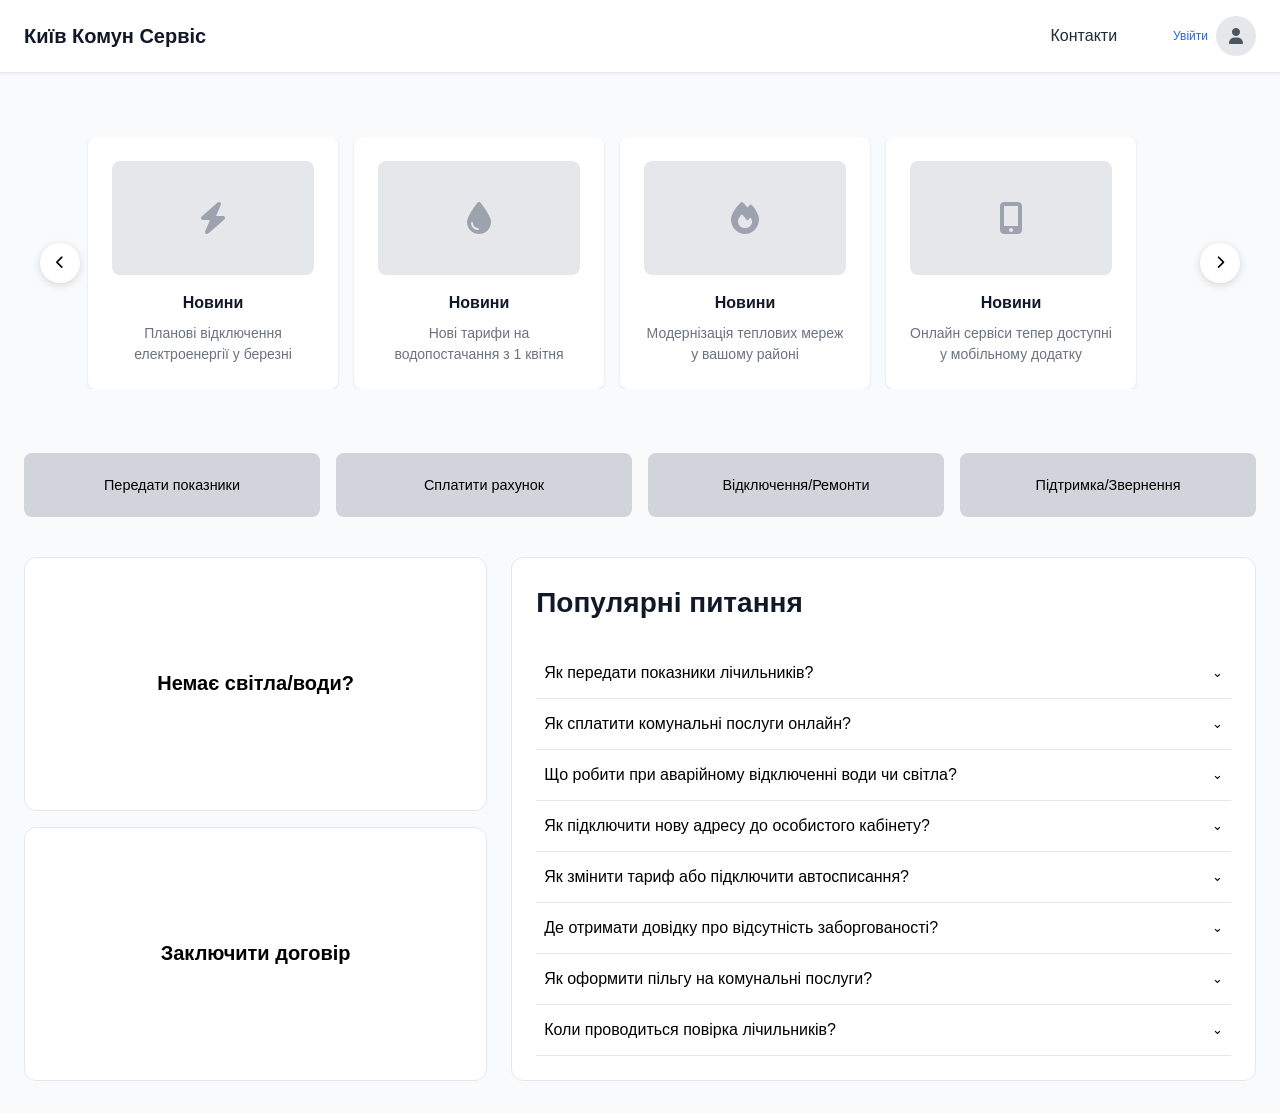
==== index.html @ 3fc08a2b "main page faq, account editing (header sidebar)" ====
<!DOCTYPE html>
<html lang="uk">
<head>
    <meta charset="UTF-8">
    <meta name="viewport" content="width=device-width, initial-scale=1.0">
    <title>Головна - Київ Комун Сервіс</title>
    <link href="https://cdnjs.cloudflare.com/ajax/libs/font-awesome/6.4.0/css/all.min.css" rel="stylesheet">
    <link rel="stylesheet" href="css/styles.css">
</head>
<body>
    <header class="header">
        <div class="header-content">

            <div class="logo" onclick="window.location.href='index.html'">
                Київ Комун Сервіс
            </div>

            <div class="header-spacer"></div>

            <div class="contacts-dropdown">
                <span class="contacts-btn">Контакти</span>

                <div class="contacts-panel">
                    <p><strong>Телефон підтримки</strong></p>
                    <p>+380 44 123 45 67</p>
                    <p>+380 67 555 33 22</p>

                    <p style="margin-top: 0.75rem;"><strong>E-mail</strong></p>
                    <p>support@kks.gov.ua</p>
                </div>
            </div>

            <div class="user-info">
                <button id="loginButton" class="logout-btn" onclick="window.location.href='login.html'">
                    Увійти
                </button>

                <div class="user-details" id="userInfo" style="display: none;">
                    <div class="user-name" id="userName">Олег Сігма</div>
                    <button class="logout-btn" onclick="logout()">Вийти</button>
                </div>

                <div class="user-avatar">
                    <i class="fas fa-user"></i>
                </div>
            </div>

        </div>
    </header>
    
    <div class="main-content">
        
        <div class="news-carousel">
            <button class="carousel-btn prev" onclick="prevNews()"><i class="fas fa-chevron-left"></i></button>
            
            <div class="news-wrapper" id="newsWrapper">
                <div class="news-card">
                    <div class="news-image"><i class="fas fa-bolt" style="font-size: 2rem; color: #9ca3af;"></i></div>
                    <h3 class="news-title">Новини</h3>
                    <p class="news-content">Планові відключення електроенергії у березні</p>
                </div>
                <div class="news-card">
                    <div class="news-image"><i class="fas fa-tint" style="font-size: 2rem; color: #9ca3af;"></i></div>
                    <h3 class="news-title">Новини</h3>
                    <p class="news-content">Нові тарифи на водопостачання з 1 квітня</p>
                </div>
                <div class="news-card">
                    <div class="news-image"><i class="fas fa-fire" style="font-size: 2rem; color: #9ca3af;"></i></div>
                    <h3 class="news-title">Новини</h3>
                    <p class="news-content">Модернізація теплових мереж у вашому районі</p>
                </div>
                <div class="news-card">
                    <div class="news-image"><i class="fas fa-mobile-alt" style="font-size: 2rem; color: #9ca3af;"></i></div>
                    <h3 class="news-title">Новини</h3>
                    <p class="news-content">Онлайн сервіси тепер доступні у мобільному додатку</p>
                </div>
            </div>
            
            <button class="carousel-btn next" onclick="nextNews()"><i class="fas fa-chevron-right"></i></button>
        </div>

        <div class="quick-actions">
            <button class="action-btn" onclick="goToPageRequiringLogin('meters.html')">Передати показники</button>
            <button class="action-btn" onclick="goToPageRequiringLogin('accounts.html')">Сплатити рахунок</button>
            <button class="action-btn">Відключення/Ремонти</button>
            <button class="action-btn">Підтримка/Звернення</button>
        </div>

        <section class="bottom-section">

            <div class="left-boxes">
                <button class="left-btn">Немає світла/води?</button>
                <button class="left-btn">Заключити договір</button>
            </div>

            <div class="faq-container">
                <h2 class="faq-title">Популярні питання</h2>

                <div class="faq-list" id="faqList">
                </div>
            </div>

        </section>

    </div>

    <script src="js/auth.js"></script>
    <script src="js/home.js"></script>
</body>
</html>
---- css/styles.css ----
/* =========================
   1. RESET
   ========================= */
* {
    margin: 0;
    padding: 0;
    box-sizing: border-box;
}

body {
    font-family: -apple-system, BlinkMacSystemFont, 'Segoe UI', Roboto, 'Helvetica Neue', Arial, sans-serif;
    background-color: #f9fafb;
    color: #111827;
    min-height: 100vh;
    line-height: 1.5;
}

.hidden {
    display: none !important;
}

/* Утиліти */
.text-right { text-align: right; }
.text-center { text-align: center; }
.font-medium { font-weight: 500; }

/* =========================
   2. ХЕДЕР 
   ========================= */

.header {
    background: #ffffff;
    border-bottom: 1px solid #e5e7eb;
    position: sticky;
    top: 0;
    z-index: 100;
    box-shadow: 0 1px 2px rgba(0,0,0,0.05);
}


.header-content,
.header-container {
    max-width: 1280px;
    margin: 0 auto;
    padding: 1rem 1.5rem;
    display: flex;
    align-items: center;
    justify-content: space-between;
    gap: 1.5rem;
}

.header-left {
    display: flex;
    align-items: center;
    gap: 0.75rem;
}

.header-right {
    display: flex;
    align-items: center;
    gap: 0.75rem;
}

.header-title {
    font-size: 1.25rem;
    font-weight: 700;
    color: #111827;
}

/* Для головної: логотип + "Контакти" + юзер */
.logo {
    font-size: 1.25rem;
    font-weight: 700;
    color: #111827;
    cursor: pointer;
    transition: color 0.2s;
}

.logo:hover {
    color: #2563eb;
}


.header-spacer {
    flex: 1;
}

/* Мобільне меню (кабінет) */
.mobile-menu-btn {
    display: none;
    padding: 0.5rem;
    background: none;
    border: none;
    cursor: pointer;
    border-radius: 0.5rem;
    transition: background-color 0.2s;
}

.mobile-menu-btn:hover {
    background-color: #f3f4f6;
}

/* Блок юзера в хедері (усі сторінки з особистим кабінетом + головна) */
.user-info {
    display: flex;
    align-items: center;
    gap: 0.5rem;
    text-align: right;
}

.user-details {
    text-align: right;
}

.user-name {
    font-size: 0.875rem;
    font-weight: 500;
    color: #111827;
}

.user-subtitle {
    font-size: 0.75rem;
    color: #6b7280;
}

.logout-btn {
    font-size: 0.75rem;
    color: #2563eb;
    background: none;
    border: none;
    cursor: pointer;
    transition: color 0.2s;
}

.logout-btn:hover {
    color: #1d4ed8;
}

.user-avatar {
    width: 40px;
    height: 40px;
    background: #e5e7eb;
    border-radius: 50%;
    display: flex;
    align-items: center;
    justify-content: center;
    color: #4b5563;
}

/* =========================
   3. ДРОПДАУН "КОНТАКТИ" (головна)
   ========================= */

.contacts-dropdown {
    position: relative;
    margin-right: 2rem;
    font-weight: 500;
    cursor: pointer;
}

.contacts-btn {
    color: #1f2937;
    transition: color 0.2s;
}

.contacts-btn:hover {
    color: #2563eb;
}

.contacts-panel {
    position: absolute;
    top: 120%;
    right: 0;
    width: 220px;
    padding: 1rem;
    background: rgba(255, 255, 255, 0.85);
    backdrop-filter: blur(6px);
    border-radius: 0.5rem;
    box-shadow: 0 4px 15px rgba(0,0,0,0.15);

    opacity: 0;
    pointer-events: none;
    transform: translateY(-10px);
    transition: all 0.25s ease;
}

.contacts-dropdown:hover .contacts-panel {
    opacity: 1;
    pointer-events: auto;
    transform: translateY(0);
}

.contacts-panel p {
    margin: 0.25rem 0;
    font-size: 0.9rem;
}



/* =========================
   4. ГОЛОВНА СТОРІНКА (index.html)
   ========================= */

.main-content {
    max-width: 1280px;
    margin: 0 auto;
    padding: 2rem 1.5rem;
}

/* Карусель новин */
.news-carousel {
    background: #f9fafb;
    border-radius: 0.5rem;
    padding: 2rem 1rem;
    margin-bottom: 2rem;
    position: relative;
    overflow: hidden;
}

/* Контейнер з картками */
.news-wrapper {
    display: flex;
    gap: 1rem;
    padding: 0 3rem;
    overflow: hidden;
}

/* Для логіки карусель*/
#newsWrapper {
    display: flex;
    gap: 1rem;
    overflow: hidden;
}

.slide-animation {
    transition: transform 0.3s ease;
    transform: translateX(-20px);
}

.news-card {
    flex: 0 0 250px;
    background: white;
    border-radius: 0.5rem;
    padding: 1.5rem;
    box-shadow: 0 1px 3px rgba(0,0,0,0.1);
}

.news-image {
    aspect-ratio: 16/9;
    background: #e5e7eb;
    border-radius: 0.5rem;
    margin-bottom: 1rem;
    display: flex;
    align-items: center;
    justify-content: center;
}

.news-title {
    font-weight: 600;
    text-align: center;
    margin-bottom: 0.5rem;
    font-size: 1rem;
}

.news-content {
    font-size: 0.875rem;
    color: #6b7280;
    text-align: center;
}

/* Стрілки каруселі */
.carousel-btn {
    position: absolute;
    top: 50%;
    transform: translateY(-50%);
    background: white;
    border: none;
    width: 40px;
    height: 40px;
    border-radius: 50%;
    box-shadow: 0 2px 8px rgba(0,0,0,0.15);
    cursor: pointer;
    z-index: 10;
    transition: all 0.2s;
}

.carousel-btn:hover {
    background: #f9fafb;
    box-shadow: 0 4px 12px rgba(0,0,0,0.2);
}

.carousel-btn.prev {
    left: 1rem;
}

.carousel-btn.next {
    right: 1rem;
}

/* Швидкі дії */
.quick-actions {
    display: grid;
    grid-template-columns: repeat(auto-fit, minmax(200px, 1fr));
    gap: 1rem;
    margin-bottom: 2rem;
}

.action-btn {
    background: #d1d5db;
    padding: 1.5rem 1rem;
    border-radius: 0.5rem;
    text-align: center;
    font-weight: 500;
    cursor: pointer;
    border: none;
    transition: background 0.2s;
    font-size: 0.9rem;
}

.action-btn:hover {
    background: #9ca3af;
}

/* Нижня сітка */
.home-grid {
    display: grid;
    grid-template-columns: 1fr 2fr;
    gap: 1rem;
}

.grid-left {
    display: flex;
    flex-direction: column;
    gap: 1rem;
}

.info-card {
    background: #d1d5db;
    border-radius: 0.5rem;
    padding: 3rem 1.5rem;
    display: flex;
    align-items: center;
    justify-content: center;
}

.info-card h3 {
    font-weight: 600;
    text-align: center;
}

.info-card-large h3 {
    font-size: 1.125rem;
}

/* Нижні кнопки  */
.bottom-section {
    display: flex;
    gap: 24px;
    margin-top: 40px;
    align-items: stretch; 
}


.left-boxes {
    display: flex;
    flex-direction: column;
    gap: 16px;
    flex: 2;           
}

.left-btn {
    flex: 1; 
    background: white;
    border: 1px solid #e5e7eb;
    border-radius: 12px;
    padding: 32px;
    font-size: 20px;
    font-weight: 600;
    text-align: center;
    cursor: pointer;
    transition: background 0.2s, border-color 0.2s;
}

.left-btn:hover {
    background: #f9fafb;
}

/* FAQ  */
.faq-container {
    flex: 3;               
    background: white;
    border: 1px solid #e5e7eb;
    border-radius: 12px;
    padding: 24px;
    display: flex;
    flex-direction: column;
}

.faq-title {
    font-size: 1.75rem;
    font-weight: 700;
    margin-bottom: 1.5rem;
}

.faq-item {
    border-bottom: 1px solid #e5e7eb;
}

.faq-question-btn {
    width: 100%;
    padding: 1rem 0.5rem;
    background: none;
    border: none;
    cursor: pointer;
    display: flex;
    justify-content: space-between;
    align-items: center;
    text-align: left;
    transition: background 0.15s;
}

.faq-question-btn:hover {
    background: #f9fafb;
}

.faq-question-text {
    font-size: 1rem;
    font-weight: 500;
    padding-right: 1rem;
}

.faq-answer {
    padding: 0 0.5rem 1rem;
    color: #6b7280;
    display: none;
}

.faq-arrow {
    transition: transform 0.3s ease;
}

.faq-item.open .faq-arrow {
    transform: rotate(180deg);
}

.faq-item.open .faq-answer {
    display: block;
}

/* Adaptive */
@media (max-width: 900px) {
    .bottom-section {
        grid-template-columns: 1fr;
    }
}

/* Адаптив головної */
@media (max-width: 768px) {
    .home-grid {
        grid-template-columns: 1fr;
    }
    
    .quick-actions {
        grid-template-columns: repeat(2, 1fr);
    }
}


/* =========================
   5. ЛОГІН (login.html)
   ========================= */

.login-container {
    min-height: 100vh;
    display: flex;
    align-items: center;
    justify-content: center;
    padding: 1rem;
}

.login-card {
    background: white;
    border-radius: 0.5rem;
    width: 100%;
    max-width: 500px;
    box-shadow: 0 4px 6px rgba(0,0,0,0.1);
}

.login-header {
    background: white;
    padding: 1.5rem;
    border-bottom: 1px solid #e5e7eb;
    border-radius: 0.5rem 0.5rem 0 0;
}

.login-header h1 {
    font-size: 1.5rem;
    font-weight: 700;
}

.login-body {
    padding: 2rem;
}

.login-form-wrapper {
    background: #e5e7eb;
    padding: 2rem;
    border-radius: 0.5rem;
}

.login-title {
    font-size: 1.25rem;
    font-weight: 600;
    text-align: center;
    margin-bottom: 2rem;
}


.form-group {
    margin-bottom: 1.5rem;
}

.form-label {
    display: block;
    font-size: 0.875rem;
    font-weight: 500;
    margin-bottom: 0.5rem;
    color: #374151;
}

.form-input {
    width: 100%;
    padding: 0.75rem 1rem;
    border: 1px solid #d1d5db;
    border-radius: 0.5rem;
    font-size: 1rem;
    transition: all 0.2s;
}

.form-input:focus {
    outline: none;
    border-color: #2563eb;
    box-shadow: 0 0 0 3px rgba(37, 99, 235, 0.1);
}


.forgot-password {
    text-align: right;
    margin-top: 0.5rem;
}

.forgot-password button {
    background: none;
    border: none;
    color: #2563eb;
    font-size: 0.875rem;
    cursor: pointer;
    transition: color 0.2s;
}

.forgot-password button:hover {
    color: #1d4ed8;
}

/* Кнопки */
.btn-primary {
    width: 100%;
    background: #2563eb;
    color: white;
    padding: 0.75rem;
    border: none;
    border-radius: 0.5rem;
    font-weight: 500;
    cursor: pointer;
    transition: background 0.2s;
    font-size: 1rem;
}

.btn-primary:hover {
    background: #1d4ed8;
}

.btn-small {
    width: auto;
    padding: 0.5rem 1rem;
}

.btn-secondary {
    padding: 0.75rem 1.5rem;
    background: #f3f4f6;
    border: none;
    border-radius: 0.5rem;
    cursor: pointer;
    transition: background 0.2s;
    font-weight: 500;
}

.btn-secondary:hover {
    background: #e5e7eb;
}

.btn-danger {
    display: inline-flex;
    align-items: center;
    gap: 0.5rem;
    padding: 0.5rem 1rem;
    background: #dc2626;
    color: white;
    font-weight: 500;
    border: none;
    border-radius: 0.5rem;
    cursor: pointer;
    transition: background 0.2s;
}

.btn-danger:hover {
    background: #b91c1c;
}

/* =========================
   6. ЛЕЙАУТ ОСОБИСТОГО КАБІНЕТУ (accounts / meters / profile)
   ========================= */

.main-container {
    max-width: 1280px;
    margin: 0 auto;
    padding: 1.5rem;
}

.content-wrapper {
    display: flex;
    gap: 1.5rem;
}

.content-header-top {
    display: flex;
    align-items: flex-start;      /* щоб текст був вирівняний зліва */
    gap: 0.5rem;
}

.content-title-wrapper {
    display: flex;
    flex-direction: column;
    gap: 0.25rem;
}

.content-title {
    font-size: 1.25rem;
    font-weight: 700;
    color: #111827;
    margin: 0;
}

.user-subtitle {
    margin: 0;
    font-size: 0.875rem;
    color: #6b7280;
}

/* Сайдбар */
.sidebar {
    width: 300px;
    flex-shrink: 0;
}

.sidebar-card,
.sidebar-content {
    background-color: #ffffff;
    border: 1px solid #e5e7eb;
    border-radius: 0.75rem;
    padding: 1rem;
    margin-bottom: 1rem;
}

.sidebar-title {
    font-size: 0.875rem;
    font-weight: 600;
    color: #111827;
    margin-bottom: 0.75rem;
}

/* Навігація у сайдбарі */
.nav-menu {
    display: flex;
    flex-direction: column;
    gap: 0.25rem;
}

.nav-item {
    display: flex;
    align-items: center;
    gap: 0.75rem;
    padding: 0.6rem 0.75rem;
    border-radius: 0.5rem;
    text-decoration: none;
    color: #4b5563;
    font-size: 0.875rem;
    transition: background 0.15s, color 0.15s;
}

.nav-item svg {
    flex-shrink: 0;
}

.nav-item:hover {
    background: #f3f4f6;
}

.nav-item.active {
    background: #e0edff;
    color: #1d4ed8;
}

/* Адреси в сайдбарі (рахунки / профіль) */
.address-list-sidebar {
    display: flex;
    flex-direction: column;
    gap: 0.5rem;
}

.address-item-sidebar {
    padding: 0.75rem;
    border-radius: 0.75rem;
    border: 1px solid #e5e7eb;
    background: #f9fafb;
    font-size: 0.875rem;
    cursor: pointer;
    transition: border-color 0.15s, background 0.15s;
}

.address-item-sidebar.active {
    border-color: #2563eb;
    background: #e0edff;
}

.address-item-sidebar small {
    display: block;
    margin-top: 0.25rem;
    color: #6b7280;
    font-size: 0.75rem;
}

/* Кнопка логуту на мобайлі */
.mobile-logout-btn {
    display: none;
    width: 100%;
    padding: 0.5rem;
    margin-top: 0.5rem;
    border-radius: 0.5rem;
    border: none;
    background: #f3f4f6;
    font-size: 0.875rem;
    cursor: pointer;
}

/* Основна зона контенту в кабінеті */
.content-wrapper .main-content {
    flex: 1;
    min-width: 0;
    display: flex;
    flex-direction: column;
    gap: 1.5rem;
}

/* універсальні картки */
.card {
    background-color: #ffffff;
    border: 1px solid #e5e7eb;
    border-radius: 0.5rem;
    padding: 1.5rem;
}

.card-header {
    display: flex;
    align-items: center;
    justify-content: space-between;
    margin-bottom: 1rem;
}

.card-title {
    font-size: 1.125rem;
    font-weight: 600;
    color: #111827;
}

/* =========================
   7. СТОРІНКА РАХУНКІВ (accounts.html)
   ========================= */

/* Сайдбар з рахунками */
.accounts-list {
    display: flex;
    flex-direction: column;
    gap: 0.75rem;
    margin-bottom: 1rem;
}

.account-card {
    width: 100%;
    text-align: left;
    padding: 1rem;
    border-radius: 0.5rem;
    border: 1px solid #e5e7eb;
    background: white;
    cursor: pointer;
    transition: all 0.2s;
}

.account-card:hover {
    border-color: #d1d5db;
}

.account-card.active {
    background: #eff6ff;
    border-color: #93c5fd;
    box-shadow: 0 1px 2px rgba(0, 0, 0, 0.05);
}

.account-card-content {
    display: flex;
    gap: 0.75rem;
}

.account-icon {
    font-size: 2rem;
    line-height: 1;
}

.account-details {
    flex: 1;
    min-width: 0;
}

.account-header {
    display: flex;
    align-items: center;
    justify-content: space-between;
    gap: 0.5rem;
    margin-bottom: 0.25rem;
}

.account-type {
    font-weight: 600;
    color: #111827;
    white-space: nowrap;
    overflow: hidden;
    text-overflow: ellipsis;
}

.account-number {
    font-size: 0.875rem;
    color: #6b7280;
    margin-bottom: 0.25rem;
}

.account-address {
    font-size: 0.75rem;
    color: #9ca3af;
    white-space: nowrap;
    overflow: hidden;
    text-overflow: ellipsis;
}

.add-account-btn {
    width: 100%;
    display: flex;
    align-items: center;
    justify-content: center;
    gap: 0.5rem;
    padding: 0.75rem;
    border: 2px dashed #d1d5db;
    border-radius: 0.5rem;
    background: none;
    color: #4b5563;
    font-weight: 500;
    cursor: pointer;
    transition: all 0.2s;
}

.add-account-btn:hover {
    border-color: #9ca3af;
    color: #374151;
}

/* Статуси */
.status-badge {
    display: inline-flex;
    align-items: center;
    gap: 0.25rem;
    padding: 0.25rem 0.75rem;
    border-radius: 9999px;
    font-size: 0.75rem;
    font-weight: 500;
}

.status-badge svg {
    width: 0.75rem;
    height: 0.75rem;
}

.status-active,
.status-success,
.status-badge.active {
    background: #d1fae5;
    color: #065f46;
}

.status-badge.debt {
    background: #fee2e2;
    color: #991b1b;
}

.status-badge.pending {
    background: #fef3c7;
    color: #92400e;
}

/* Верхня частина контенту */
.content-header {
    background: white;
    border: 1px solid #e5e7eb;
    border-radius: 0.5rem;
    padding: 1.5rem;
    margin-bottom: 1.5rem;
}

.content-header-top {
    display: flex;
    align-items: center;
    justify-content: space-between;
    gap: 1rem;
    margin-bottom: 1.5rem;
}

.content-title {
    font-size: 1.5rem;
    font-weight: 700;
    color: #111827;
    margin-bottom: 0.25rem;
}

.content-meta {
    display: flex;
    align-items: center;
    gap: 0.5rem;
}

.account-number-display {
    font-size: 0.875rem;
    color: #6b7280;
}

/* Таби */
.tabs-container {
    border-bottom: 1px solid #e5e7eb;
}

.tabs {
    display: flex;
    gap: 0.25rem;
    overflow-x: auto;
}

.tab {
    display: flex;
    align-items: center;
    gap: 0.5rem;
    padding: 0.75rem 1rem;
    font-size: 0.875rem;
    font-weight: 500;
    color: #6b7280;
    background: none;
    border: none;
    border-bottom: 2px solid transparent;
    cursor: pointer;
    white-space: nowrap;
    transition: all 0.2s;
}

.tab:hover {
    color: #374151;
    border-bottom-color: #d1d5db;
}

.tab.active {
    color: #2563eb;
    border-bottom-color: #2563eb;
}

.tab-content {
    display: flex;
    flex-direction: column;
    gap: 1.5rem;
}

/* Сітка в картках */
.card-grid {
    display: grid;
    grid-template-columns: repeat(auto-fit, minmax(200px, 1fr));
    gap: 1rem;
}

.card-field {
    margin-bottom: 0.5rem;
}

.field-label {
    font-size: 0.875rem;
    color: #6b7280;
    margin-bottom: 0.25rem;
}

.field-value {
    font-size: 1rem;
    font-weight: 500;
    color: #111827;
}

/* Платежі, рахунки */
.card-actions {
    display: flex;
    align-items: center;
    justify-content: space-between;
}

.link-btn {
    display: inline-flex;
    align-items: center;
    gap: 0.5rem;
    font-size: 0.875rem;
    font-weight: 500;
    color: #2563eb;
    background: none;
    border: none;
    cursor: pointer;
}

.link-btn:hover {
    color: #1d4ed8;
}

.payment-list {
    display: flex;
    flex-direction: column;
    gap: 0.75rem;
}

.payment-item {
    display: flex;
    align-items: center;
    justify-content: space-between;
    padding: 0.5rem 0;
    border-bottom: 1px solid #f3f4f6;
}

.payment-item:last-child {
    border-bottom: none;
}

.payment-info p:first-child {
    font-size: 1rem;
    color: #111827;
    margin-bottom: 0.25rem;
}

.payment-info p:last-child {
    font-size: 0.875rem;
    color: #6b7280;
}

.payment-amount {
    font-size: 1rem;
    font-weight: 500;
    color: #111827;
}

.bill-item {
    display: flex;
    align-items: center;
    justify-content: space-between;
    padding: 1rem;
    border: 1px solid #e5e7eb;
    border-radius: 0.5rem;
    transition: background 0.2s;
}

.bill-item:hover {
    background: #f9fafb;
}

.bill-info p:first-child {
    font-size: 1rem;
    font-weight: 500;
    color: #111827;
    margin-bottom: 0.25rem;
}

.bill-info p:last-child {
    font-size: 0.875rem;
    color: #6b7280;
}

.bill-actions {
    display: flex;
    align-items: center;
    gap: 0.75rem;
}

.balance-card {
    background: #fef2f2;
    border: 1px solid #fecaca;
    border-radius: 0.5rem;
    padding: 1rem;
    margin-bottom: 1rem;
}

.balance-label {
    font-size: 0.875rem;
    color: #6b7280;
    margin-bottom: 0.25rem;
}

.balance-amount {
    font-size: 1.5rem;
    font-weight: 700;
    color: #dc2626;
}

/* Чекбокси */
.checkbox-option {
    display: flex;
    align-items: center;
    gap: 0.75rem;
    padding: 1rem;
    border: 1px solid #e5e7eb;
    border-radius: 0.5rem;
    cursor: pointer;
    transition: background 0.2s;
}

.checkbox-option:hover {
    background: #f9fafb;
}

.checkbox-option input[type="checkbox"] {
    width: 1.25rem;
    height: 1.25rem;
    cursor: pointer;
}

.checkbox-content {
    flex: 1;
}

.checkbox-content p:first-child {
    font-weight: 500;
    color: #111827;
    margin-bottom: 0.25rem;
}

.checkbox-content p:last-child {
    font-size: 0.875rem;
    color: #6b7280;
}

/* Підсумок і автосписання */
.total-card {
    background: #f9fafb;
    border-radius: 0.5rem;
    padding: 1rem;
    margin-bottom: 1.5rem;
}

.total-content {
    display: flex;
    align-items: center;
    justify-content: space-between;
}

.total-label {
    font-size: 1rem;
    color: #6b7280;
}

.total-amount {
    font-size: 1.5rem;
    font-weight: 700;
    color: #111827;
}

.autopay-card {
    background: #f0fdf4;
    border: 1px solid #bbf7d0;
    border-radius: 0.5rem;
    padding: 1rem;
}

.autopay-content {
    display: flex;
    align-items: center;
    justify-content: space-between;
}

.autopay-info {
    display: flex;
    align-items: center;
    gap: 0.75rem;
}

.autopay-info svg {
    width: 1.25rem;
    height: 1.25rem;
    color: #16a34a;
}

.autopay-text p:first-child {
    font-weight: 500;
    color: #14532d;
    margin-bottom: 0.25rem;
}

.autopay-text p:last-child {
    font-size: 0.875rem;
    color: #15803d;
}

/* Небезпечні дії */
.danger-card {
    background: #fef2f2;
    border: 1px solid #fecaca;
    border-radius: 0.5rem;
    padding: 1.5rem;
}

.danger-card .card-title {
    color: #7f1d1d;
}

.danger-card p {
    font-size: 0.875rem;
    color: #991b1b;
    margin-bottom: 1rem;
}

.document-item {
    display: flex;
    align-items: center;
    justify-content: space-between;
    padding: 0.75rem;
    border: 1px solid #e5e7eb;
    border-radius: 0.5rem;
}

.document-item span {
    font-size: 0.875rem;
    color: #111827;
}

.select-input {
    padding: 0.5rem 0.75rem;
    border: 1px solid #d1d5db;
    border-radius: 0.5rem;
    font-size: 0.875rem;
    background: white;
    cursor: pointer;
}

/* =========================
   8. СТОРІНКА ЛІЧИЛЬНИКІВ (meters.html)
   ========================= */

/* Адреси */
.address-btn {
    width: 100%;
    text-align: left;
    padding: 0.75rem;
    border: 1px solid #e5e7eb;
    border-radius: 0.5rem;
    background-color: #ffffff;
    cursor: pointer;
    transition: all 0.2s;
}

.address-btn:hover {
    border-color: #d1d5db;
}

.address-btn.active {
    background-color: #eff6ff;
    border-color: #93c5fd;
}

.address-btn p {
    font-size: 0.875rem;
    color: #111827;
}

/* Послуги */
.services-list {
    display: flex;
    flex-direction: column;
    gap: 0.5rem;
}

.service-btn {
    display: flex;
    align-items: center;
    gap: 0.75rem;
    padding: 0.625rem 0.75rem;
    border: none;
    border-radius: 0.5rem;
    background-color: #f9fafb;
    color: #374151;
    cursor: pointer;
    transition: all 0.2s;
    width: 100%;
    text-align: left;
}

.service-btn:hover {
    background-color: #f3f4f6;
}

.service-btn.active {
    background-color: #2563eb;
    color: #ffffff;
    box-shadow: 0 1px 2px rgba(0, 0, 0, 0.05);
}

.service-icon {
    font-size: 1.125rem;
}

.service-name {
    font-size: 0.875rem;
    font-weight: 500;
}

/* Заголовок послуги */
.service-header {
    display: flex;
    align-items: flex-start;
    justify-content: space-between;
    gap: 1rem;
    margin-bottom: 1.5rem;
    flex-wrap: wrap;
}

.service-info {
    display: flex;
    align-items: flex-start;
    gap: 1rem;
}

.service-icon-large {
    font-size: 2.25rem;
}

.service-title {
    font-size: 1.5rem;
    font-weight: 700;
    color: #111827;
    margin-bottom: 0.5rem;
}

.service-subtitle {
    font-size: 0.875rem;
    color: #6b7280;
    margin-bottom: 0.5rem;
}

.unsubmitted-btn {
    padding: 0.5rem 1rem;
    background-color: #fce7f3;
    color: #be185d;
    border: none;
    border-radius: 0.5rem;
    font-size: 0.875rem;
    font-weight: 500;
    cursor: pointer;
    transition: background-color 0.2s;
    white-space: nowrap;
}

.unsubmitted-btn:hover {
    background-color: #fbcfe8;
}

/* Інфо по лічильнику */
.info-cards {
    display: grid;
    grid-template-columns: repeat(auto-fit, minmax(200px, 1fr));
    gap: 1rem;
}

.info-card {
    padding: 1rem;
    background-color: #f9fafb;
    border: 1px solid #e5e7eb;
    border-radius: 0.5rem;
}

.info-card-highlight {
    background-color: #eff6ff;
    border-color: #bfdbfe;
}

.info-card-header {
    display: flex;
    align-items: center;
    gap: 0.5rem;
    margin-bottom: 0.5rem;
}

.info-card-header svg {
    stroke: #6b7280;
}

.info-card-header p {
    font-size: 0.875rem;
    color: #6b7280;
}

.info-card-highlight .info-card-header p {
    color: #1e40af;
}

.info-card-value {
    font-size: 1rem;
    font-weight: 600;
    color: #111827;
}

.info-card-value-success {
    color: #059669;
}

.info-card-value-large {
    font-size: 1.25rem;
    font-weight: 700;
    color: #1e3a8a;
}

.info-card-detail {
    font-size: 0.75rem;
    color: #6b7280;
    margin-top: 0.25rem;
}

.info-card-detail-highlight {
    font-size: 0.75rem;
    color: #2563eb;
    margin-top: 0.25rem;
}

/* Кнопки в лічильниках */
.btn-text {
    display: flex;
    align-items: center;
    gap: 0.25rem;
    color: #2563eb;
    background: none;
    border: none;
    font-size: 0.875rem;
    font-weight: 500;
    cursor: pointer;
    transition: color 0.2s;
}

.btn-text:hover {
    color: #1d4ed8;
}

.btn-submit {
    flex: 1;
    padding: 0.75rem 1rem;
    background-color: #2563eb;
    color: #ffffff;
    border: none;
    border-radius: 0.5rem;
    font-weight: 500;
    cursor: pointer;
    transition: background-color 0.2s;
}

.btn-submit:hover {
    background-color: #1d4ed8;
}

.btn-cancel {
    padding: 0.75rem 1.5rem;
    background-color: #f3f4f6;
    color: #374151;
    border: none;
    border-radius: 0.5rem;
    font-weight: 500;
    cursor: pointer;
    transition: background-color 0.2s;
}

.btn-cancel:hover {
    background-color: #e5e7eb;
}

/* Форма подання показників */
.submit-form-container {
    display: flex;
    flex-direction: column;
    gap: 1rem;
}

.alert-info {
    display: flex;
    align-items: flex-start;
    gap: 0.75rem;
    padding: 1rem;
    background-color: #eff6ff;
    border: 1px solid #bfdbfe;
    border-radius: 0.5rem;
}

.alert-info svg {
    stroke: #2563eb;
    flex-shrink: 0;
    margin-top: 0.125rem;
}

.alert-title {
    font-size: 0.875rem;
    font-weight: 500;
    color: #1e3a8a;
}

.alert-value {
    font-size: 1.125rem;
    font-weight: 700;
    color: #1e3a8a;
}

.alert-date {
    font-size: 0.75rem;
    color: #1d4ed8;
}

.consumption-info {
    margin-top: 0.5rem;
    font-size: 0.875rem;
    font-weight: 500;
    color: #059669;
}

.form-actions {
    display: flex;
    gap: 0.75rem;
}

/* Порожній стан */
.empty-state {
    display: flex;
    flex-direction: column;
    align-items: center;
    justify-content: center;
    padding: 2rem;
    text-align: center;
    color: #6b7280;
}

.empty-state svg {
    stroke: #d1d5db;
    margin-bottom: 0.75rem;
}

.empty-state p {
    font-size: 0.875rem;
}

/* Таблиця історії */
.table-container {
    overflow-x: auto;
}

.history-table {
    width: 100%;
    border-collapse: collapse;
}

.history-table thead tr {
    border-bottom: 1px solid #e5e7eb;
}

.history-table th {
    padding: 0.75rem 1rem;
    text-align: left;
    font-size: 0.875rem;
    font-weight: 600;
    color: #374151;
}

.history-table td {
    padding: 0.75rem 1rem;
    font-size: 0.875rem;
    color: #111827;
}

.history-table tbody tr {
    border-bottom: 1px solid #f3f4f6;
    transition: background-color 0.2s;
}

.history-table tbody tr:hover {
    background-color: #f9fafb;
}

.table-footer {
    display: flex;
    align-items: center;
    justify-content: space-between;
    margin-top: 1rem;
}

.table-footer-text {
    font-size: 0.875rem;
    color: #6b7280;
}

/* Статистика споживання */
.stats-grid {
    display: grid;
    grid-template-columns: repeat(auto-fit, minmax(200px, 1fr));
    gap: 1rem;
    margin-bottom: 1.5rem;
}

.stat-card {
    padding: 1rem;
    border-radius: 0.5rem;
    border: 1px solid;
}

.stat-card-blue {
    background: linear-gradient(135deg, #eff6ff 0%, #dbeafe 100%);
    border-color: #bfdbfe;
}

.stat-card-green {
    background: linear-gradient(135deg, #f0fdf4 0%, #dcfce7 100%);
    border-color: #bbf7d0;
}

.stat-card-purple {
    background: linear-gradient(135deg, #faf5ff 0%, #f3e8ff 100%);
    border-color: #e9d5ff;
}

.stat-label {
    font-size: 0.875rem;
    margin-bottom: 0.25rem;
}

.stat-card-blue .stat-label { color: #1d4ed8; }
.stat-card-green .stat-label { color: #15803d; }
.stat-card-purple .stat-label { color: #7e22ce; }

.stat-value {
    font-size: 1.5rem;
    font-weight: 700;
}

.stat-card-blue .stat-value { color: #1e3a8a; }
.stat-card-green .stat-value { color: #14532d; }
.stat-card-purple .stat-value { color: #581c87; }

.stat-trend {
    display: flex;
    align-items: center;
    gap: 0.25rem;
    margin-top: 0.5rem;
}

.stat-trend svg {
    stroke: #2563eb;
}

.stat-trend span {
    font-size: 0.75rem;
    color: #1d4ed8;
}

.stat-detail {
    font-size: 0.75rem;
    margin-top: 0.5rem;
}

.stat-card-green .stat-detail { color: #15803d; }
.stat-card-purple .stat-detail { color: #7e22ce; }

/* Нагадування */
.alert-warning {
    display: flex;
    align-items: flex-start;
    gap: 0.75rem;
    padding: 1rem;
    background-color: #fef3c7;
    border: 1px solid #fde68a;
    border-radius: 0.5rem;
}

.alert-warning svg {
    stroke: #d97706;
    flex-shrink: 0;
    margin-top: 0.125rem;
}

.alert-warning-title {
    font-size: 0.875rem;
    font-weight: 500;
    color: #78350f;
    margin-bottom: 0.25rem;
}

.alert-warning-text {
    font-size: 0.875rem;
    color: #92400e;
}

/* =========================
   9. СТОРІНКА ПРОФІЛЮ (profile.html)
   ========================= */

.profile-card {
    background: #ffffff;
    border-radius: 0.75rem;
    border: 1px solid #e5e7eb;
    padding: 1.5rem 1.75rem 1.75rem;
}

.profile-title {
    font-size: 1rem;
    font-weight: 600;
    margin-bottom: 1.25rem;
}

.profile-header {
    display: flex;
    align-items: center;
    gap: 1rem;
    margin-bottom: 1.25rem;
}

.profile-avatar {
    width: 48px;
    height: 48px;
    border-radius: 9999px;
    background: #e5e7eb;
    display: flex;
    align-items: center;
    justify-content: center;
    color: #4b5563;
}

.profile-name {
    font-size: 1rem;
    font-weight: 500;
}

.profile-id {
    font-size: 0.875rem;
    color: #6b7280;
    margin-top: 0.15rem;
}

.profile-grid {
    display: grid;
    grid-template-columns: minmax(0, 1fr) minmax(0, 1fr);
    gap: 1rem;
    margin-bottom: 1.5rem;
}

.field-group label {
    display: block;
    font-size: 0.75rem;
    color: #6b7280;
    margin-bottom: 0.25rem;
}

.field-group input {
    width: 100%;
    padding: 0.55rem 0.75rem;
    border-radius: 0.5rem;
    border: 1px solid #e5e7eb;
    background: #f9fafb;
    font-size: 0.875rem;
    outline: none;
}

.field-group input:focus {
    border-color: #2563eb;
    background: #ffffff;
}


.addresses-main {
    margin-bottom: 1rem;
}

.addresses-label {
    font-size: 0.75rem;
    color: #6b7280;
    margin-bottom: 0.5rem;
}

.address-list-main {
    display: flex;
    flex-direction: column;
    gap: 0.4rem;
}

.address-row-static {
    padding: 0.6rem 0.75rem;     
    background: #f3f4f6;         
    border: 1px solid #e5e7eb;   
    border-radius: 0.5rem;       
    font-size: 0.9rem;          
    color: #111827;              
    cursor: default;            
}


.address-row-static + .address-row-static {
    margin-top: 0.4rem;
}



.change-password-btn {
    margin-top: 0.75rem;
    padding: 0;
    background: none;
    border: none;
    color: #2563eb;
    font-size: 0.875rem;
    cursor: pointer;
}

/* =========================
   10. АДАПТИВ ДЛЯ КАБІНЕТУ
   ========================= */

@media (max-width: 1024px) {
    .sidebar {
        display: none;
        position: fixed;
        top: 72px;
        left: 0;
        bottom: 0;
        width: 320px;
        background-color: #f9fafb;
        overflow-y: auto;
        padding: 1rem;
        z-index: 90;
    }

    .sidebar.mobile-open {
        display: block;
    }

    .mobile-menu-btn {
        display: inline-flex;
    }

    .mobile-logout-btn {
        display: block;
    }

    .content-wrapper {
        flex-direction: column;
    }
}

@media (max-width: 640px) {
    .header-title {
        font-size: 1rem;
    }

    .user-info {
        display: none;
    }

    .main-container {
        padding: 1rem;
    }

    .content-header {
        padding: 1rem;
    }

    .content-header-top {
        flex-direction: column;
        align-items: flex-start;
    }

    .card {
        padding: 1rem;
    }

    .card-grid {
        grid-template-columns: 1fr;
    }

    .service-header {
        flex-direction: column;
    }

    .info-cards {
        grid-template-columns: 1fr;
    }

    .stats-grid {
        grid-template-columns: 1fr;
    }

    .form-actions {
        flex-direction: column;
    }

    .btn-submit {
        width: 100%;
    }

    .profile-card {
        padding: 1.25rem;
    }

    .profile-grid {
        grid-template-columns: 1fr;
    }
}
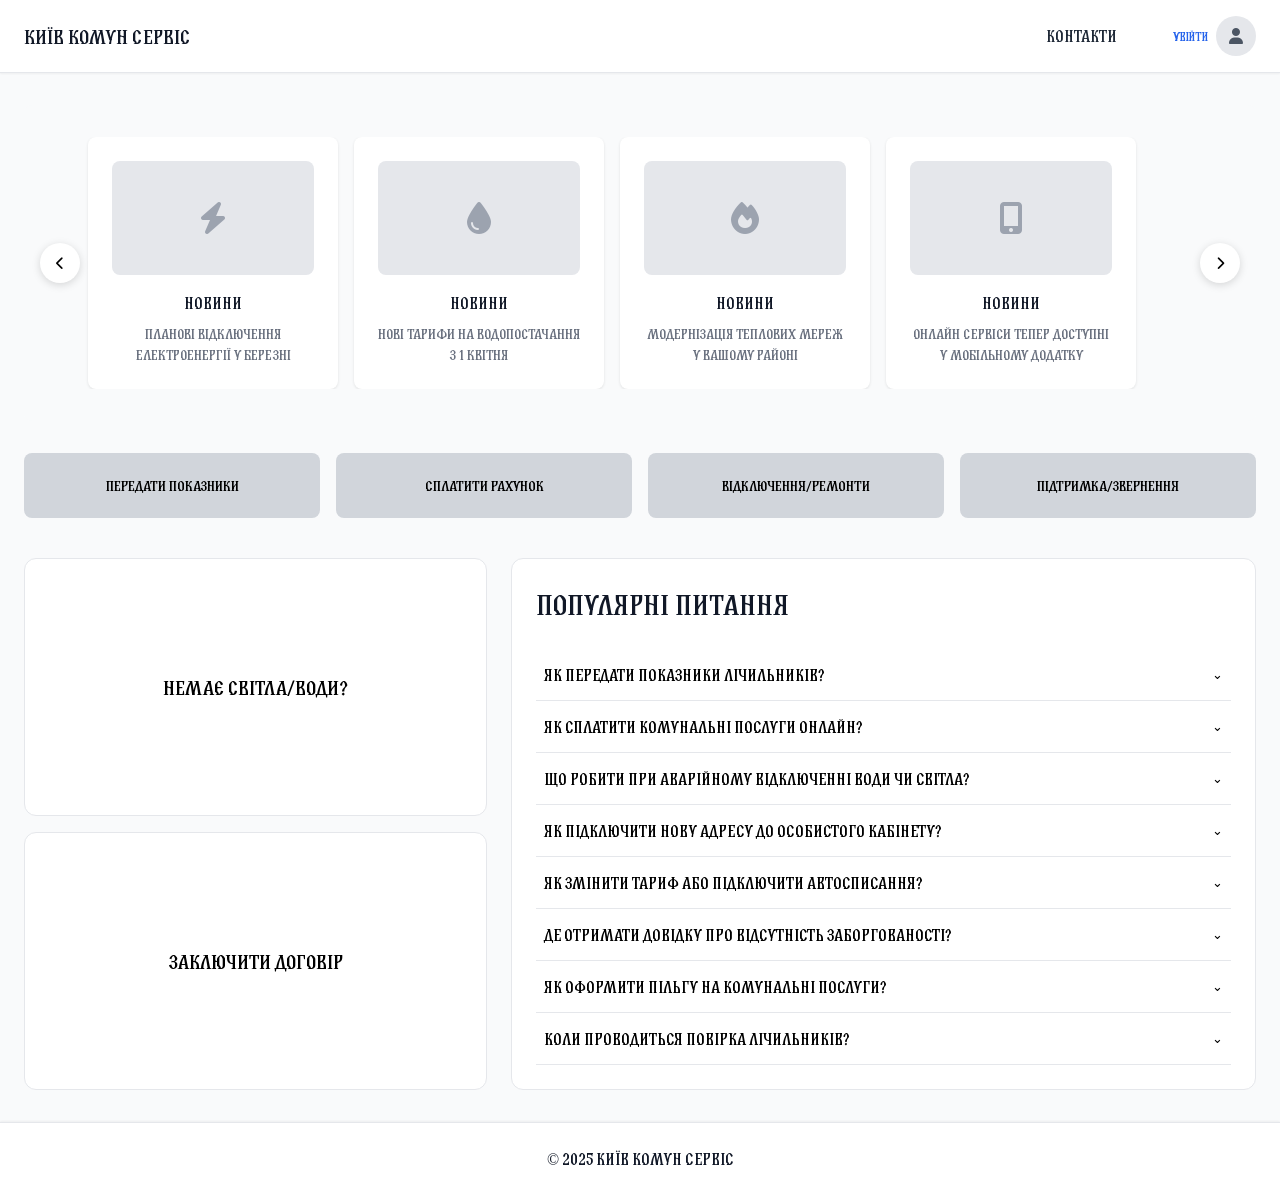
==== commit 8cc8c0da: "add footer" ====
--- a/index.html
+++ b/index.html
@@ -47,12 +47,12 @@
 
         </div>
     </header>
-    
+
     <div class="main-content">
-        
+
         <div class="news-carousel">
             <button class="carousel-btn prev" onclick="prevNews()"><i class="fas fa-chevron-left"></i></button>
-            
+
             <div class="news-wrapper" id="newsWrapper">
                 <div class="news-card">
                     <div class="news-image"><i class="fas fa-bolt" style="font-size: 2rem; color: #9ca3af;"></i></div>
@@ -75,7 +75,7 @@
                     <p class="news-content">Онлайн сервіси тепер доступні у мобільному додатку</p>
                 </div>
             </div>
-            
+
             <button class="carousel-btn next" onclick="nextNews()"><i class="fas fa-chevron-right"></i></button>
         </div>
 
@@ -102,7 +102,16 @@
 
         </section>
 
+
     </div>
+
+    <footer class="footer">
+        <div class="footer-content">
+            <div class="footer-left">
+                © 2025 Київ Комун Сервіс
+            </div>
+        </div>
+    </footer>
 
     <script src="js/auth.js"></script>
     <script src="js/home.js"></script>
--- a/css/styles.css
+++ b/css/styles.css
@@ -1,5 +1,7 @@
+@import 'base.css';
+
 /* =========================
-   1. RESET
+   0. RESET
    ========================= */
 * {
     margin: 0;
@@ -8,13 +10,17 @@
 }
 
 body {
-    font-family: -apple-system, BlinkMacSystemFont, 'Segoe UI', Roboto, 'Helvetica Neue', Arial, sans-serif;
+    font-family: var(--font-main) !important;
     background-color: #f9fafb;
     color: #111827;
     min-height: 100vh;
     line-height: 1.5;
 }
 
+button, input, textarea {
+    font-family: var(--font-main) !important;
+}
+
 .hidden {
     display: none !important;
 }
@@ -23,6 +29,20 @@
 .text-right { text-align: right; }
 .text-center { text-align: center; }
 .font-medium { font-weight: 500; }
+
+/* =========================
+   1. FOOTER
+   ========================= */
+
+.footer {
+    background: #ffffff;
+    border-top: 1px solid #e5e7eb;
+    bottom: 0;
+    z-index: 100;
+    box-shadow: 0 -1px 2px rgba(0,0,0,0.05);
+    padding: 24px 0;
+    text-align: center;
+}
 
 /* =========================
    2. ХЕДЕР 
@@ -66,8 +86,32 @@
     font-weight: 700;
     color: #111827;
 }
-
-/* Для головної: логотип + "Контакти" + юзер */
+.back-home-wrapper {
+    display: flex;
+    align-items: center;
+    gap: 10px;
+    font-size: 16px; 
+}
+
+.divider {
+    color: #9ca3af;
+    font-weight: 300;
+    font-size: 18px; 
+}
+
+.back-home-link {
+    color: #0B508D;
+    text-decoration: none;
+    font-weight: 600;  
+    font-size: 16px;   
+    transition: color .2s ease;
+}
+
+.back-home-link:hover {
+    color: #083b68;
+}
+
+/* Для головної: логотип,Контакти,юзер */
 .logo {
     font-size: 1.25rem;
     font-weight: 700;
@@ -634,7 +678,7 @@
 
 .content-header-top {
     display: flex;
-    align-items: flex-start;      /* щоб текст був вирівняний зліва */
+    align-items: flex-start;    
     gap: 0.5rem;
 }
 
@@ -877,9 +921,33 @@
     transition: all 0.2s;
 }
 
+
 .add-account-btn:hover {
     border-color: #9ca3af;
     color: #374151;
+}
+
+.sidebar-add-account {
+    width: 100%;
+    padding: 0.75rem;
+    margin-bottom: 1rem;
+    border: 2px dashed #d1d5db;
+    border-radius: 0.5rem;
+    background: #f9fafb;
+    color: #374151;
+    font-size: 0.875rem;
+    font-weight: 500;
+    display: flex;
+    align-items: center;
+    justify-content: center;
+    gap: 0.5rem;
+    cursor: pointer;
+    transition: 0.2s;
+}
+
+.sidebar-add-account:hover {
+    background: #f3f4f6;
+    border-color: #9ca3af;
 }
 
 /* Статуси */
@@ -1389,7 +1457,7 @@
 /* Інфо по лічильнику */
 .info-cards {
     display: grid;
-    grid-template-columns: repeat(auto-fit, minmax(200px, 1fr));
+    grid-template-columns: repeat(3, minmax(260px, 1fr));
     gap: 1rem;
 }
 
@@ -1398,7 +1466,16 @@
     background-color: #f9fafb;
     border: 1px solid #e5e7eb;
     border-radius: 0.5rem;
-}
+
+    display: flex;
+    flex-direction: column;
+    align-items: center;
+    justify-content: space-between; /* найсильніша, замінює justify-content:center */
+    text-align: center;
+    gap: 6px;
+}
+
+
 
 .info-card-highlight {
     background-color: #eff6ff;
@@ -1408,18 +1485,19 @@
 .info-card-header {
     display: flex;
     align-items: center;
-    gap: 0.5rem;
-    margin-bottom: 0.5rem;
-}
-
-.info-card-header svg {
-    stroke: #6b7280;
-}
-
-.info-card-header p {
-    font-size: 0.875rem;
-    color: #6b7280;
-}
+    justify-content: center;
+    gap: 6px;
+    flex-wrap: nowrap;
+    white-space: nowrap;
+    margin-bottom: 0.75rem;
+    width: 100%;
+}
+
+.empty-placeholder {
+    visibility: hidden;
+    height: 1rem; 
+}
+
 
 .info-card-highlight .info-card-header p {
     color: #1e40af;
@@ -1440,6 +1518,9 @@
     font-weight: 700;
     color: #1e3a8a;
 }
+.info-card-value-large {
+    white-space: nowrap;
+}
 
 .info-card-detail {
     font-size: 0.75rem;
@@ -1451,6 +1532,23 @@
     font-size: 0.75rem;
     color: #2563eb;
     margin-top: 0.25rem;
+}
+
+.info-card-detail,
+.info-card-detail-highlight {
+    white-space: nowrap;
+}
+
+@media (max-width: 900px) {
+    .info-cards {
+        grid-template-columns: repeat(auto-fill, minmax(220px, 1fr));
+    }
+}
+
+@media (max-width: 600px) {
+    .info-cards {
+        grid-template-columns: 1fr;
+    }
 }
 
 /* Кнопки в лічильниках */
@@ -1575,6 +1673,23 @@
 }
 
 /* Таблиця історії */
+
+.td-value {
+    text-align: left;
+}
+
+.td-consumption {
+    text-align: left;
+}
+
+.td-status {
+    text-align: left;
+}
+
+#historyTableBody td {
+    text-align: left !important;
+}
+
 .table-container {
     overflow-x: auto;
 }
@@ -1935,3 +2050,4 @@
         grid-template-columns: 1fr;
     }
 }
+
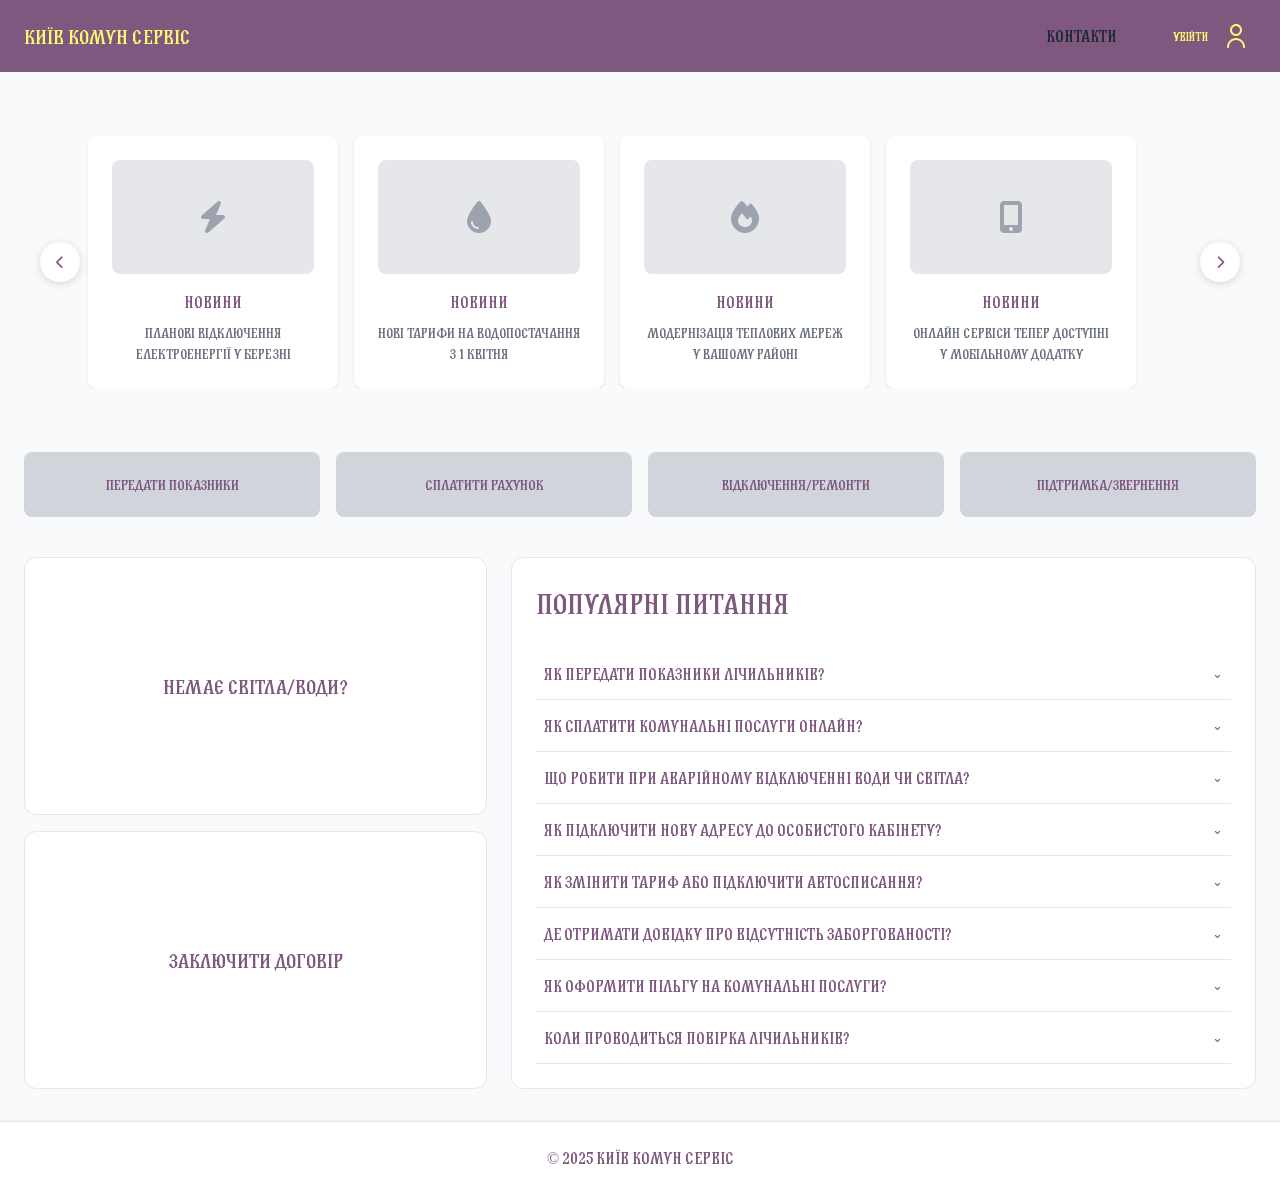
==== commit cd441c7a: "Remove user avatar icon from header Removed user avatar icon from the header." ====
--- a/index.html
+++ b/index.html
@@ -40,9 +40,7 @@
                     <button class="logout-btn" onclick="logout()">Вийти</button>
                 </div>
 
-                <div class="user-avatar">
-                    <i class="fas fa-user"></i>
-                </div>
+                <div class="user-avatar"></div>
             </div>
 
         </div>
--- a/css/styles.css
+++ b/css/styles.css
@@ -12,13 +12,14 @@
 body {
     font-family: var(--font-main) !important;
     background-color: #f9fafb;
-    color: #111827;
+    color: var(--mauve);
     min-height: 100vh;
     line-height: 1.5;
 }
 
 button, input, textarea {
-    font-family: var(--font-main) !important;
+    font-family: var(--font-main);
+    color: var(--mauve);
 }
 
 .hidden {
@@ -30,10 +31,45 @@
 .text-center { text-align: center; }
 .font-medium { font-weight: 500; }
 
+.my-gradient-bg {
+    background: linear-gradient(150deg, var(--mauve), var(--coral-soft));
+}
+
+.color-mauve {
+    color: var(--mauve);
+}
+
+.color-rosewood {
+    color: var(--rosewood);
+}
+
+.color-coral-soft {
+    color: var(--coral-soft);
+}
+
+.color-peach-bright {
+    color: var(--peach-bright);
+}
+
+.color-amber-soft {
+    color: var(--amber-soft);
+}
+
+.color-lemon-light {
+    color: var(--lemon-light);
+}
+
+.color-teal-muted {
+    color: var(--teal-muted);
+}
+
+.color-black input{
+    color: #111827;
+}
+
 /* =========================
    1. FOOTER
    ========================= */
-
 .footer {
     background: #ffffff;
     border-top: 1px solid #e5e7eb;
@@ -49,12 +85,12 @@
    ========================= */
 
 .header {
-    background: #ffffff;
-    border-bottom: 1px solid #e5e7eb;
+    background: #7E587E;
+    border-bottom: none;
     position: sticky;
     top: 0;
     z-index: 100;
-    box-shadow: 0 1px 2px rgba(0,0,0,0.05);
+    box-shadow: none;
 }
 
 
@@ -84,7 +120,7 @@
 .header-title {
     font-size: 1.25rem;
     font-weight: 700;
-    color: #111827;
+    color: #F9F871; 
 }
 .back-home-wrapper {
     display: flex;
@@ -94,13 +130,13 @@
 }
 
 .divider {
-    color: #9ca3af;
+    color: #F9F871;
     font-weight: 300;
     font-size: 18px; 
 }
 
 .back-home-link {
-    color: #0B508D;
+    color: #F9F871; 
     text-decoration: none;
     font-weight: 600;  
     font-size: 16px;   
@@ -108,20 +144,20 @@
 }
 
 .back-home-link:hover {
-    color: #083b68;
+    color: #F9F871;
 }
 
 /* Для головної: логотип,Контакти,юзер */
 .logo {
     font-size: 1.25rem;
     font-weight: 700;
-    color: #111827;
+    color: #F9F871; 
     cursor: pointer;
     transition: color 0.2s;
 }
 
 .logo:hover {
-    color: #2563eb;
+    color: #ffc; 
 }
 
 
@@ -159,17 +195,17 @@
 .user-name {
     font-size: 0.875rem;
     font-weight: 500;
-    color: #111827;
+    color: #F9F871; 
 }
 
 .user-subtitle {
     font-size: 0.75rem;
-    color: #6b7280;
+    color: #F9F871;
 }
 
 .logout-btn {
     font-size: 0.75rem;
-    color: #2563eb;
+    color: #F9F871; 
     background: none;
     border: none;
     cursor: pointer;
@@ -177,18 +213,16 @@
 }
 
 .logout-btn:hover {
-    color: #1d4ed8;
+    color: #ffc; 
 }
 
 .user-avatar {
     width: 40px;
     height: 40px;
-    background: #e5e7eb;
-    border-radius: 50%;
-    display: flex;
-    align-items: center;
-    justify-content: center;
-    color: #4b5563;
+    background-image: url('../Assets/user.svg'); 
+    background-size: 60%; 
+    background-repeat: no-repeat;
+    background-position: center;
 }
 
 /* =========================
@@ -709,7 +743,7 @@
 
 .sidebar-card,
 .sidebar-content {
-    background-color: #ffffff;
+    background-color: rgba(255, 255, 255, 0.7);
     border: 1px solid #e5e7eb;
     border-radius: 0.75rem;
     padding: 1rem;
@@ -808,7 +842,7 @@
 
 /* універсальні картки */
 .card {
-    background-color: #ffffff;
+    background-color: rgba(255, 255, 255, 0.7);
     border: 1px solid #e5e7eb;
     border-radius: 0.5rem;
     padding: 1.5rem;
@@ -1843,7 +1877,7 @@
    ========================= */
 
 .profile-card {
-    background: #ffffff;
+    background-color: rgba(255, 255, 255, 0.7);
     border-radius: 0.75rem;
     border: 1px solid #e5e7eb;
     padding: 1.5rem 1.75rem 1.75rem;
@@ -1902,15 +1936,15 @@
     width: 100%;
     padding: 0.55rem 0.75rem;
     border-radius: 0.5rem;
-    border: 1px solid #e5e7eb;
-    background: #f9fafb;
+    border: 1px solid var(--mauve-30);
+    background: var(--mauve-30);
     font-size: 0.875rem;
     outline: none;
 }
 
 .field-group input:focus {
-    border-color: #2563eb;
-    background: #ffffff;
+    border-color: var(--mauve);
+    background: var(--mauve-50);
 }
 
 
@@ -1931,13 +1965,13 @@
 }
 
 .address-row-static {
-    padding: 0.6rem 0.75rem;     
-    background: #f3f4f6;         
-    border: 1px solid #e5e7eb;   
-    border-radius: 0.5rem;       
-    font-size: 0.9rem;          
-    color: #111827;              
-    cursor: default;            
+    padding: 0.6rem 0.75rem;
+    background: var(--mauve-30);
+    border: 1px solid #e5e7eb;
+    border-radius: 0.5rem;
+    font-size: 0.9rem;
+    color: #111827;
+    cursor: default;
 }
 
 
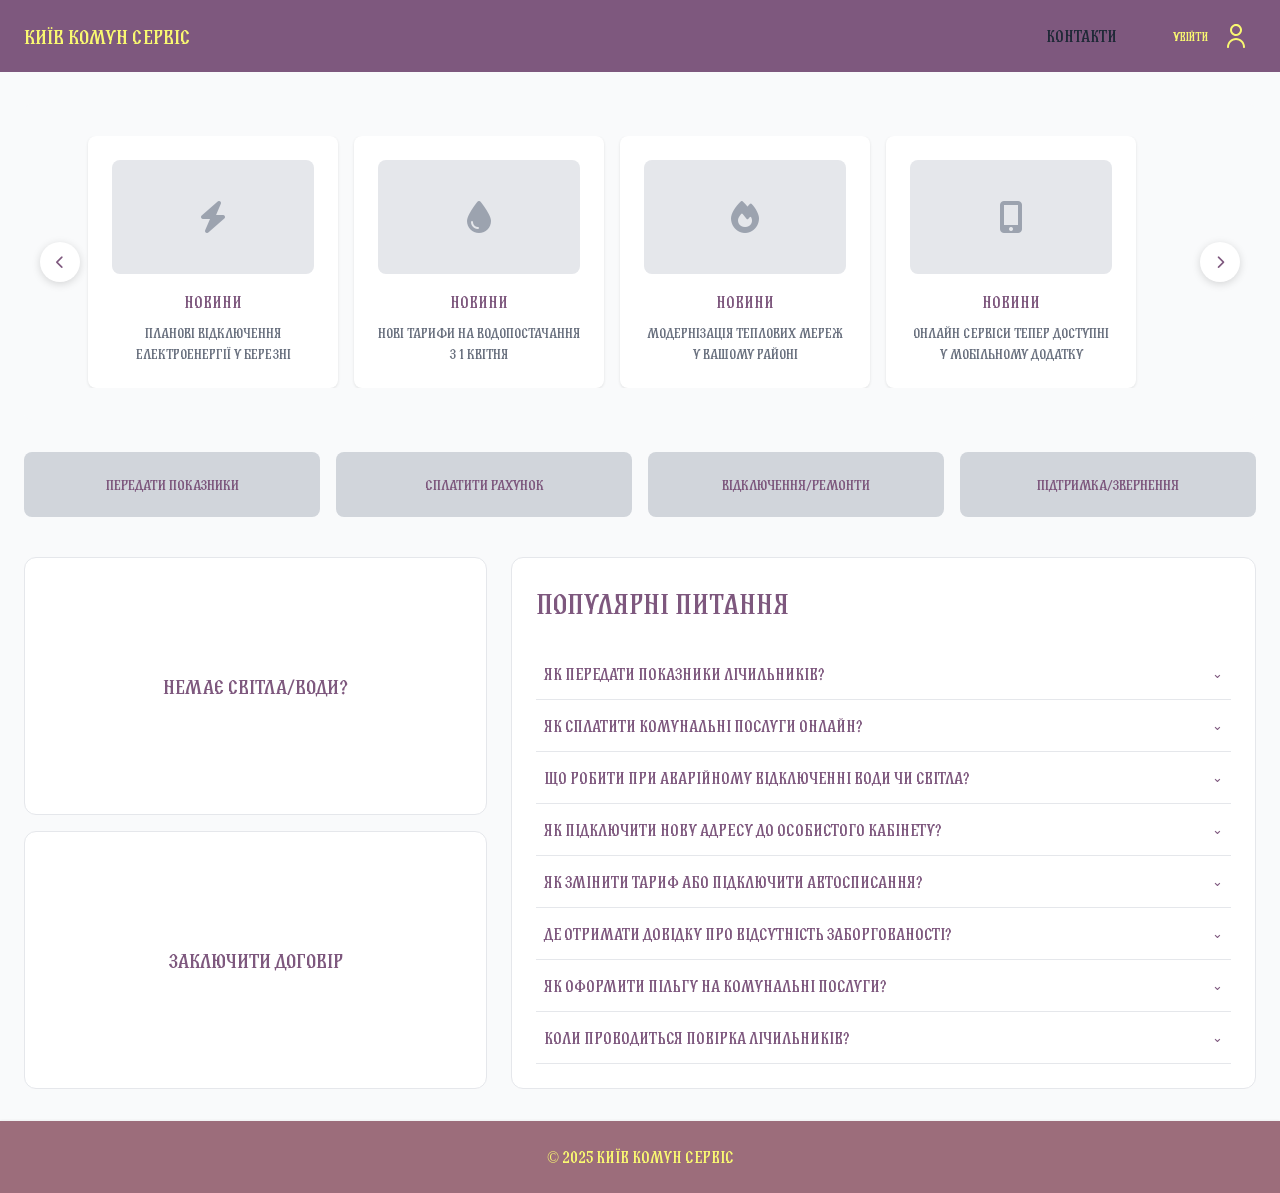
==== commit e6aa6d06: "add profile" ====
--- a/index.html
+++ b/index.html
@@ -105,7 +105,7 @@
 
     <footer class="footer">
         <div class="footer-content">
-            <div class="footer-left">
+            <div class="footer-left color-lemon-light">
                 © 2025 Київ Комун Сервіс
             </div>
         </div>
--- a/css/styles.css
+++ b/css/styles.css
@@ -71,8 +71,7 @@
    1. FOOTER
    ========================= */
 .footer {
-    background: #ffffff;
-    border-top: 1px solid #e5e7eb;
+    background: #9C6D7B;
     bottom: 0;
     z-index: 100;
     box-shadow: 0 -1px 2px rgba(0,0,0,0.05);
@@ -120,7 +119,7 @@
 .header-title {
     font-size: 1.25rem;
     font-weight: 700;
-    color: #F9F871; 
+    color: var(--lemon-light);
 }
 .back-home-wrapper {
     display: flex;
@@ -732,7 +731,7 @@
 .user-subtitle {
     margin: 0;
     font-size: 0.875rem;
-    color: #6b7280;
+    color: var(--lemon-light);
 }
 
 /* Сайдбар */
@@ -771,7 +770,7 @@
     padding: 0.6rem 0.75rem;
     border-radius: 0.5rem;
     text-decoration: none;
-    color: #4b5563;
+    color: var(--mauve);
     font-size: 0.875rem;
     transition: background 0.15s, color 0.15s;
 }
@@ -781,12 +780,12 @@
 }
 
 .nav-item:hover {
-    background: #f3f4f6;
+    background: var(--mauve-30);
 }
 
 .nav-item.active {
-    background: #e0edff;
-    color: #1d4ed8;
+    background:  var(--mauve-70);
+    color: var(--lemon-light);
 }
 
 /* Адреси в сайдбарі (рахунки / профіль) */
@@ -1897,14 +1896,13 @@
 }
 
 .profile-avatar {
-    width: 48px;
-    height: 48px;
-    border-radius: 9999px;
-    background: #e5e7eb;
-    display: flex;
-    align-items: center;
-    justify-content: center;
-    color: #4b5563;
+    width: 40px;
+    height: 40px;
+    background-image: url('../Assets/user1.svg');
+    background-size: 60%;
+    background-repeat: no-repeat;
+    background-position: center;
+    color: var(--mauve);
 }
 
 .profile-name {
@@ -1914,7 +1912,7 @@
 
 .profile-id {
     font-size: 0.875rem;
-    color: #6b7280;
+    color: var(--mauve);
     margin-top: 0.15rem;
 }
 
@@ -1928,7 +1926,7 @@
 .field-group label {
     display: block;
     font-size: 0.75rem;
-    color: #6b7280;
+    color: var(--mauve);
     margin-bottom: 0.25rem;
 }
 
@@ -1954,7 +1952,7 @@
 
 .addresses-label {
     font-size: 0.75rem;
-    color: #6b7280;
+    color: var(--mauve);
     margin-bottom: 0.5rem;
 }
 
@@ -1978,15 +1976,13 @@
 .address-row-static + .address-row-static {
     margin-top: 0.4rem;
 }
-
-
 
 .change-password-btn {
     margin-top: 0.75rem;
     padding: 0;
     background: none;
     border: none;
-    color: #2563eb;
+    color: var(--coral-soft);
     font-size: 0.875rem;
     cursor: pointer;
 }
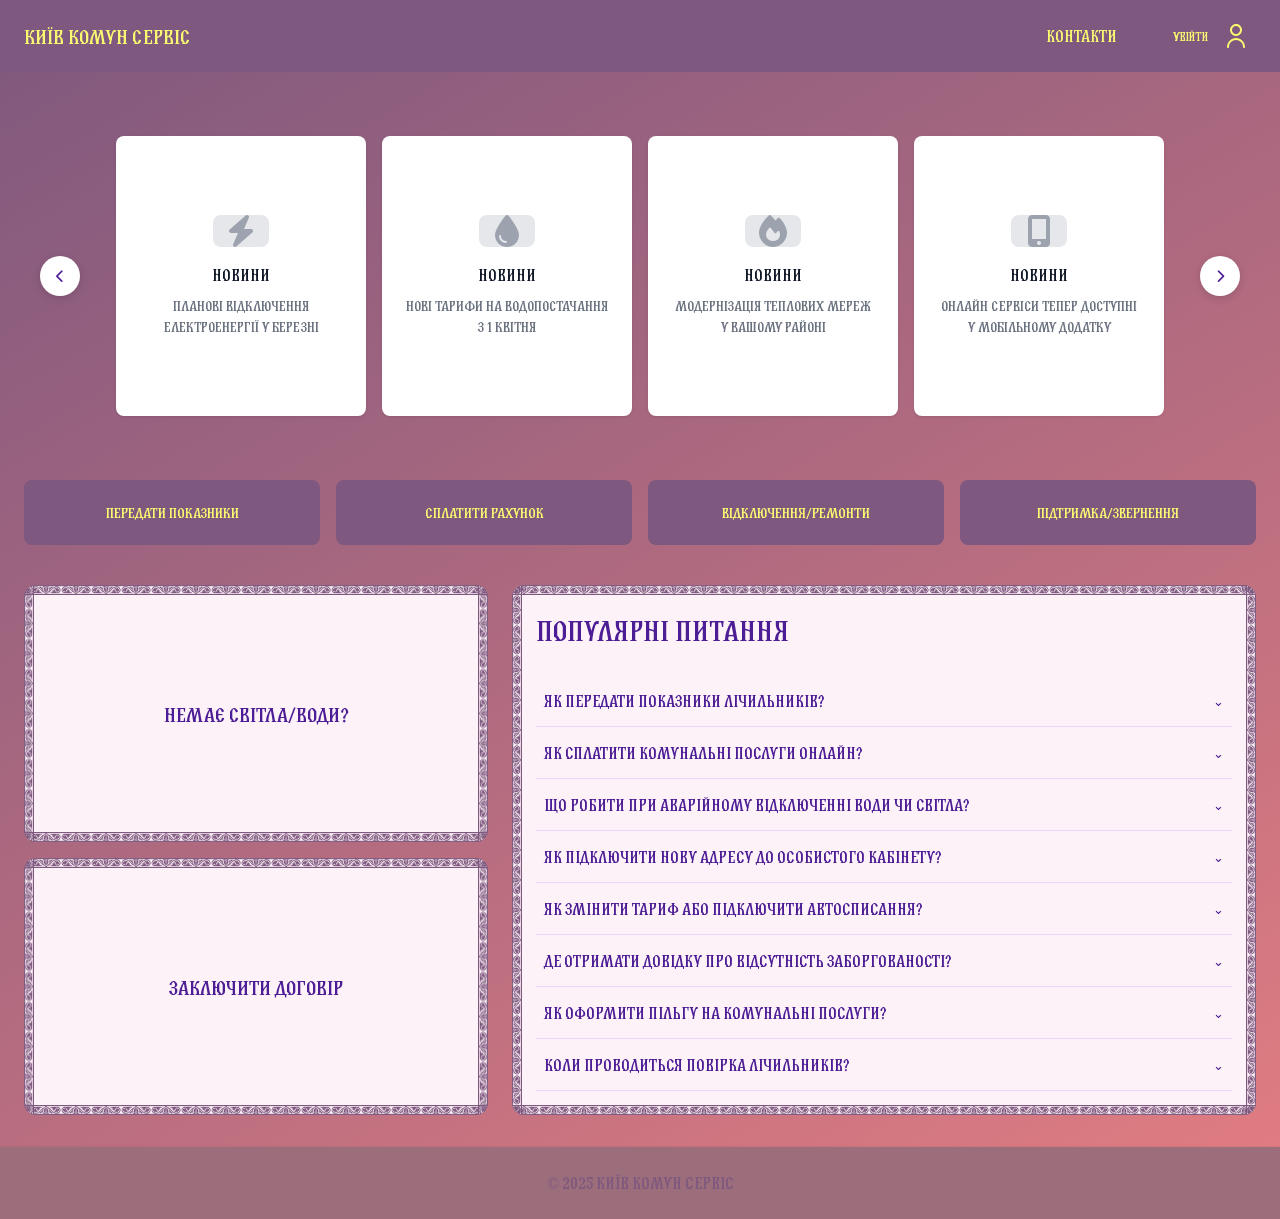
==== commit 178837db: "Add files via upload" ====
--- a/index.html
+++ b/index.html
@@ -7,7 +7,7 @@
     <link href="https://cdnjs.cloudflare.com/ajax/libs/font-awesome/6.4.0/css/all.min.css" rel="stylesheet">
     <link rel="stylesheet" href="css/styles.css">
 </head>
-<body>
+<body class="my-gradient-bg">
     <header class="header">
         <div class="header-content">
 
@@ -105,7 +105,7 @@
 
     <footer class="footer">
         <div class="footer-content">
-            <div class="footer-left color-lemon-light">
+            <div class="footer-left">
                 © 2025 Київ Комун Сервіс
             </div>
         </div>
--- a/css/styles.css
+++ b/css/styles.css
@@ -84,7 +84,7 @@
    ========================= */
 
 .header {
-    background: #7E587E;
+    background: var(--mauve);
     border-bottom: none;
     position: sticky;
     top: 0;
@@ -119,7 +119,7 @@
 .header-title {
     font-size: 1.25rem;
     font-weight: 700;
-    color: var(--lemon-light);
+    color: var(--lemon-light); 
 }
 .back-home-wrapper {
     display: flex;
@@ -129,13 +129,13 @@
 }
 
 .divider {
-    color: #F9F871;
+    color: var(--lemon-light);
     font-weight: 300;
     font-size: 18px; 
 }
 
 .back-home-link {
-    color: #F9F871; 
+    color: var(--lemon-light); 
     text-decoration: none;
     font-weight: 600;  
     font-size: 16px;   
@@ -143,14 +143,14 @@
 }
 
 .back-home-link:hover {
-    color: #F9F871;
+    color: var(--lemon-light);
 }
 
 /* Для головної: логотип,Контакти,юзер */
 .logo {
     font-size: 1.25rem;
     font-weight: 700;
-    color: #F9F871; 
+    color: var(--lemon-light); 
     cursor: pointer;
     transition: color 0.2s;
 }
@@ -194,17 +194,17 @@
 .user-name {
     font-size: 0.875rem;
     font-weight: 500;
-    color: #F9F871; 
+    color: var(--lemon-light); 
 }
 
 .user-subtitle {
     font-size: 0.75rem;
-    color: #F9F871;
+    color: var(--lemon-light);
 }
 
 .logout-btn {
     font-size: 0.75rem;
-    color: #F9F871; 
+    color: var(--lemon-light); 
     background: none;
     border: none;
     cursor: pointer;
@@ -236,12 +236,12 @@
 }
 
 .contacts-btn {
-    color: #1f2937;
+    color: var(--lemon-light);
     transition: color 0.2s;
 }
 
 .contacts-btn:hover {
-    color: #2563eb;
+    color: #ffc;
 }
 
 .contacts-panel {
@@ -272,8 +272,6 @@
     font-size: 0.9rem;
 }
 
-
-
 /* =========================
    4. ГОЛОВНА СТОРІНКА (index.html)
    ========================= */
@@ -282,24 +280,24 @@
     max-width: 1280px;
     margin: 0 auto;
     padding: 2rem 1.5rem;
-}
-
-/* Карусель новин */
+    background-color: transparent;
+}
+
 .news-carousel {
-    background: #f9fafb;
-    border-radius: 0.5rem;
-    padding: 2rem 1rem;
+    background: transparent; 
+    border-radius: 0.5rem;
+    padding: 0; 
     margin-bottom: 2rem;
     position: relative;
     overflow: hidden;
 }
 
-/* Контейнер з картками */
 .news-wrapper {
     display: flex;
     gap: 1rem;
-    padding: 0 3rem;
+    padding: 2rem 0; 
     overflow: hidden;
+    justify-content: center;
 }
 
 /* Для логіки карусель*/
@@ -320,6 +318,11 @@
     border-radius: 0.5rem;
     padding: 1.5rem;
     box-shadow: 0 1px 3px rgba(0,0,0,0.1);
+    height: 280px; 
+    display: flex;
+    align-items: center;
+    justify-content: center;
+    flex-direction: column;
 }
 
 .news-image {
@@ -327,7 +330,7 @@
     background: #e5e7eb;
     border-radius: 0.5rem;
     margin-bottom: 1rem;
-    display: flex;
+    display: flex !important; 
     align-items: center;
     justify-content: center;
 }
@@ -337,13 +340,17 @@
     text-align: center;
     margin-bottom: 0.5rem;
     font-size: 1rem;
+    display: block !important; 
+    color: #111827; 
 }
 
 .news-content {
     font-size: 0.875rem;
     color: #6b7280;
     text-align: center;
-}
+    display: block !important; 
+}
+
 
 /* Стрілки каруселі */
 .carousel-btn {
@@ -359,10 +366,11 @@
     cursor: pointer;
     z-index: 10;
     transition: all 0.2s;
+    color: #4c1d95; 
 }
 
 .carousel-btn:hover {
-    background: #f9fafb;
+    background: #e5e7eb;
     box-shadow: 0 4px 12px rgba(0,0,0,0.2);
 }
 
@@ -383,7 +391,7 @@
 }
 
 .action-btn {
-    background: #d1d5db;
+    background: var(--mauve);
     padding: 1.5rem 1rem;
     border-radius: 0.5rem;
     text-align: center;
@@ -392,13 +400,14 @@
     border: none;
     transition: background 0.2s;
     font-size: 0.9rem;
+    color: var(--lemon-light); 
 }
 
 .action-btn:hover {
-    background: #9ca3af;
-}
-
-/* Нижня сітка */
+    background: var(--mauve-50);
+}
+
+
 .home-grid {
     display: grid;
     grid-template-columns: 1fr 2fr;
@@ -447,26 +456,76 @@
 
 .left-btn {
     flex: 1; 
-    background: white;
-    border: 1px solid #e5e7eb;
+    background-color: #fdf2f8; 
+    
+    /* Рамка */
+    border: none;
+    box-shadow: none;
+    background-image: 
+        url('../Assets/top.png'), 
+        url('../Assets/bottom.png'), 
+        url('../Assets/left.png'), 
+        url('../Assets/right.png');
+    background-position: 
+        top center, 
+        bottom center, 
+        left center, 
+        right center;
+    background-repeat: 
+        repeat-x, 
+        repeat-x, 
+        repeat-y, 
+        repeat-y;
+    background-size: 
+        auto 10px, 
+        auto 10px, 
+        10px auto, 
+        10px auto; 
+
+    
     border-radius: 12px;
     padding: 32px;
     font-size: 20px;
     font-weight: 600;
     text-align: center;
     cursor: pointer;
-    transition: background 0.2s, border-color 0.2s;
+    transition: background-color 0.2s;
+    color: #4c1d95; 
 }
 
 .left-btn:hover {
-    background: #f9fafb;
+    background-color: #fce7f3;
 }
 
 /* FAQ  */
 .faq-container {
     flex: 3;               
-    background: white;
-    border: 1px solid #e5e7eb;
+    background-color: #fdf2f8; 
+    
+    /* Рамка */
+    border: none;
+    box-shadow: none;
+    background-image: 
+        url('../Assets/top.png'), 
+        url('../Assets/bottom.png'), 
+        url('../Assets/left.png'), 
+        url('../Assets/right.png');
+    background-position: 
+        top center, 
+        bottom center, 
+        left center, 
+        right center;
+    background-repeat: 
+        repeat-x, 
+        repeat-x, 
+        repeat-y, 
+        repeat-y;
+    background-size: 
+        auto 10px, 
+        auto 10px, 
+        10px auto, 
+        10px auto; 
+    
     border-radius: 12px;
     padding: 24px;
     display: flex;
@@ -477,10 +536,11 @@
     font-size: 1.75rem;
     font-weight: 700;
     margin-bottom: 1.5rem;
+    color: #4c1d95;
 }
 
 .faq-item {
-    border-bottom: 1px solid #e5e7eb;
+    border-bottom: 1px solid #e9d5ff; 
 }
 
 .faq-question-btn {
@@ -494,10 +554,11 @@
     align-items: center;
     text-align: left;
     transition: background 0.15s;
+    color: #4c1d95; 
 }
 
 .faq-question-btn:hover {
-    background: #f9fafb;
+    background: #fce7f3;
 }
 
 .faq-question-text {
@@ -541,7 +602,6 @@
         grid-template-columns: repeat(2, 1fr);
     }
 }
-
 
 /* =========================
    5. ЛОГІН (login.html)
@@ -2079,5 +2139,4 @@
     .profile-grid {
         grid-template-columns: 1fr;
     }
-}
-
+}
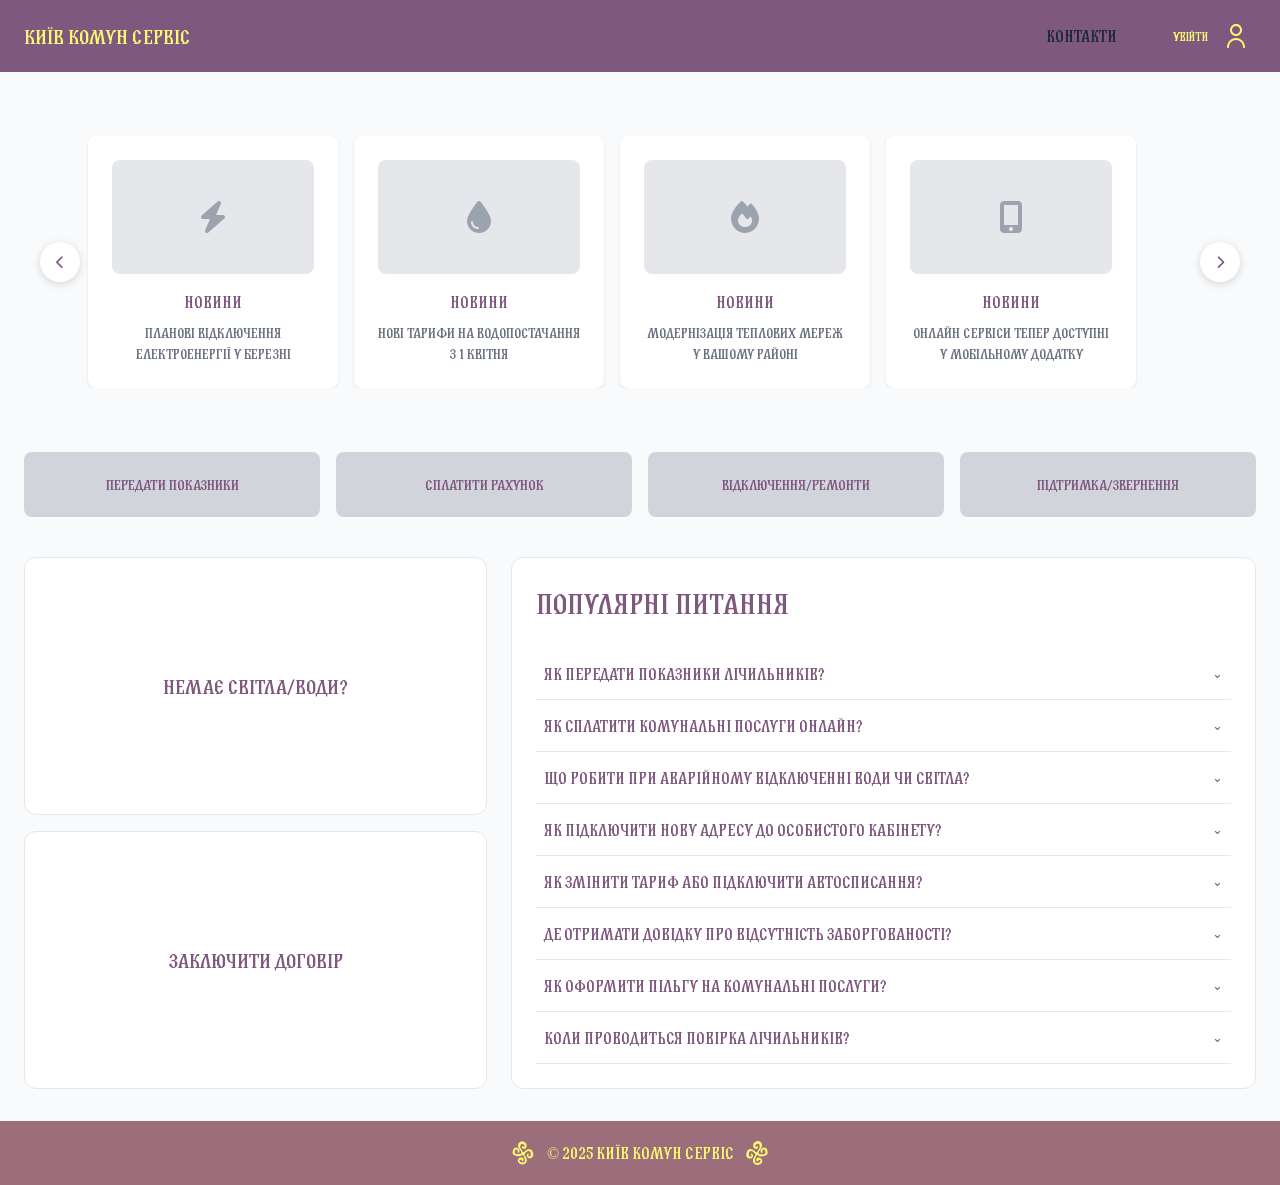
==== commit 79e1c1e4: "add footer decorations" ====
--- a/index.html
+++ b/index.html
@@ -7,7 +7,7 @@
     <link href="https://cdnjs.cloudflare.com/ajax/libs/font-awesome/6.4.0/css/all.min.css" rel="stylesheet">
     <link rel="stylesheet" href="css/styles.css">
 </head>
-<body class="my-gradient-bg">
+<body>
     <header class="header">
         <div class="header-content">
 
@@ -105,9 +105,15 @@
 
     <footer class="footer">
         <div class="footer-content">
+            <svg class="footer-svg-left" width="259" height="287" viewBox="0 0 259 287" fill="none" xmlns="http://www.w3.org/2000/svg">
+                <path d="M200.169 154.183L193.444 149.275L180.512 154.502C180.512 154.502 173.453 166.527 173.003 168.049C172.553 169.57 175.997 188.204 175.997 188.204L190.402 202.683L210.599 207.779L234.362 201.471L247.704 186.632C247.704 186.632 251.687 174.477 251.818 171.401C251.949 168.325 250.271 144.374 250.271 144.374C250.271 144.374 246.328 128.415 244.856 126.811C243.383 125.208 230.36 105.396 230.36 105.396L211.047 97.6418L188.298 98.2149C188.298 98.2149 175.75 103.459 172.977 105.266C170.204 107.074 154.621 120.277 154.621 120.277L143.717 132.139L128.641 133.423C128.641 133.423 125.394 128.278 124.306 126.691C123.218 125.104 115.095 107.812 115.095 107.812L103.446 91.9099C103.446 91.9099 96.7133 78.1429 96.8441 75.0672C96.9749 71.9915 98.725 48.9563 98.725 48.9563L113.874 36.8903L130.406 37.5935L143.135 46.2232L146.906 57.1681L144.828 69.79C144.828 69.79 134.988 74.7637 135.086 72.4569C135.184 70.1502 130.93 61.4957 129.409 61.0459C127.887 60.596 121.769 59.5654 120.083 62.9602C118.398 66.355 117.057 79.7785 117.057 79.7785L128.035 93.3408L146.056 95.2628L165.402 84.1456C165.402 84.1456 171.774 70.1658 171.872 67.859C171.97 65.5522 171.127 40.0958 171.127 40.0958L159.257 20.3329L142.013 9.20018L124.091 4.97143C124.091 4.97143 107.591 3.49936 104.835 4.92275C102.078 6.34613 85.9388 14.5184 85.9388 14.5184L75.2886 29.4718C75.2886 29.4718 71.8615 46.6583 70.9781 49.3168C70.0948 51.9754 72.1894 75.174 72.1894 75.174L82.9137 85.6443L83.5929 96.8428L91.9614 108.368L103.373 120.794L110.056 135.714L110.318 147.665L98.3755 156.786C98.3755 156.786 77.5654 157.057 76.0111 157.376C74.4569 157.695 52.1744 156.362 52.1744 156.362L36.2067 151.446C36.2067 151.446 30.9958 138.129 31.192 133.515C31.3882 128.902 36.4676 109.089 36.4676 109.089L49.5147 101.171L61.6703 105.154L65.2781 119.944L65.0083 135.339L73.9084 143.42C73.9084 143.42 85.7368 136.991 86.2193 134.7C86.7018 132.41 87.2495 110.479 87.2495 110.479L78.2102 96.6139L69.8581 84.7039C69.8581 84.7039 54.6921 79.0518 52.3854 78.9536C50.0785 78.8555 29.0886 83.355 29.0886 83.355C29.0886 83.355 17.4158 95.1836 15.379 97.7931C13.3422 100.403 8.7944 116.771 7.96008 118.276C7.12575 119.781 5.37566 142.817 5.69471 144.371C6.01364 145.925 13.319 164.338 13.319 164.338L38.7021 174.277L58.0481 181.262L63.0624 181.09L86.5147 182.088L100.086 179.969L110.728 174.259L118.728 167.281L126.482 166.07C126.482 166.07 135.734 174.937 135.669 176.475C135.603 178.013 145.166 197.678 145.166 197.678L151.302 216.426L151.523 238.39L144.669 254.66L119.916 257.074C119.916 257.074 102.778 252.493 101.257 252.043C99.7353 251.594 88.3238 239.168 88.3238 239.168C88.3238 239.168 88.9124 225.327 90.8838 224.256C92.8552 223.184 110.189 223.151 110.189 223.151L114.328 234.497L126.721 241.957C126.721 241.957 136.406 231.584 136.872 229.678C137.339 227.772 136.618 208.484 136.618 208.484L120.978 195.878L95.4396 198.644L78.4171 209.475C78.4171 209.475 65.7628 226.269 65.6974 227.806C65.632 229.344 70.8677 251.136 70.8677 251.136L82.5655 265.884L106.345 277.295C106.345 277.295 123.131 281.09 124.669 281.156C126.207 281.221 146.526 274.382 146.526 274.382L165.569 261.326L173.511 246.643L175.049 228.606L170.181 207.215L160.921 189.489L148.569 172.017L146.466 158.061L156.217 146.151L173.582 127.246L190.793 121.046L213.747 124.718L220.512 137.716L222.516 153.978L219.31 175.025L209.257 184.997L196.668 182.151C196.668 182.151 192.749 174.666 192.815 173.128C192.88 171.59 195.98 162.093 195.98 162.093L200.169 154.183Z" fill="#F9F871" />
+            </svg>
             <div class="footer-left">
                 © 2025 Київ Комун Сервіс
             </div>
+            <svg class="footer-svg-right" width="247" height="277" viewBox="0 0 247 277" fill="none" xmlns="http://www.w3.org/2000/svg">
+                <path d="M51.6568 149.884L58.381 144.976L71.3136 150.203C71.3136 150.203 78.3728 162.228 78.8227 163.749C79.2724 165.271 75.8283 183.905 75.8283 183.905L61.4228 198.383L41.2261 203.479L17.4631 197.172L4.1217 182.333C4.1217 182.333 0.138271 170.177 0.00745396 167.102C-0.123365 164.026 1.55399 140.075 1.55399 140.075C1.55399 140.075 5.49714 124.115 6.96957 122.512C8.44206 120.909 21.4651 101.097 21.4651 101.097L40.7785 93.3425L63.5274 93.9156C63.5274 93.9156 76.0755 99.1593 78.8485 100.967C81.6215 102.775 97.2043 115.978 97.2043 115.978L108.108 127.839L123.184 129.124C123.184 129.124 126.432 123.979 127.52 122.392C128.608 120.805 136.731 103.512 136.731 103.512L148.379 87.6105C148.379 87.6105 155.112 73.8436 154.981 70.7678C154.85 67.6921 153.1 44.6569 153.1 44.6569L137.951 32.591L121.419 33.2942L108.691 41.9239L104.919 52.8688L106.997 65.4907C106.997 65.4907 116.837 70.4644 116.739 68.1576C116.641 65.8508 120.895 57.1964 122.417 56.7465C123.938 56.2967 130.057 55.2661 131.742 58.6609C133.427 62.0556 134.768 75.4791 134.768 75.4791L123.79 89.0415L105.769 90.9635L86.4237 79.8463C86.4237 79.8463 80.0517 65.8664 79.9536 63.5596C79.8554 61.2529 80.6985 35.7964 80.6985 35.7964L92.5682 16.0336L109.812 4.90085L127.735 0.672095C127.735 0.672095 144.234 -0.799975 146.991 0.623413C149.747 2.0468 165.887 10.2191 165.887 10.2191L176.537 25.1725C176.537 25.1725 179.964 42.3589 180.847 45.0175C181.731 47.676 179.636 70.8747 179.636 70.8747L168.912 81.345L168.232 92.5435L159.864 104.069L148.453 116.494L141.769 131.415L141.507 143.366L153.45 152.487C153.45 152.487 174.26 152.757 175.814 153.076C177.368 153.395 199.651 152.062 199.651 152.062L215.619 147.147C215.619 147.147 220.83 133.83 220.633 129.216C220.437 124.602 215.358 104.79 215.358 104.79L202.311 96.8715L190.155 100.855L186.547 115.644L186.817 131.039L177.917 139.121C177.917 139.121 166.089 132.691 165.606 130.401C165.124 128.11 164.576 106.18 164.576 106.18L173.615 92.3146L181.967 80.4045C181.967 80.4045 197.133 74.7524 199.44 74.6543C201.747 74.5562 222.737 79.0557 222.737 79.0557C222.737 79.0557 234.41 90.8843 236.446 93.4938C238.483 96.1033 243.031 112.472 243.865 113.977C244.7 115.482 246.45 138.517 246.131 140.071C245.812 141.626 238.506 160.039 238.506 160.039L213.123 169.977L193.777 176.963L188.763 176.791L165.311 177.788L151.74 175.669L141.098 169.959L133.098 162.982L125.343 161.771C125.343 161.771 116.091 170.638 116.157 172.176C116.222 173.714 106.659 193.378 106.659 193.378L100.523 212.127L100.302 234.09L107.157 250.361L131.91 252.774C131.91 252.774 149.047 248.194 150.569 247.744C152.09 247.294 163.502 234.869 163.502 234.869C163.502 234.869 162.913 221.028 160.942 219.956C158.97 218.885 141.637 218.852 141.637 218.852L137.497 230.198L125.104 237.657C125.104 237.657 115.419 227.285 114.953 225.379C114.487 223.473 115.207 204.184 115.207 204.184L130.848 191.579L156.386 194.344L173.408 205.175C173.408 205.175 186.063 221.969 186.128 223.507C186.193 225.045 180.958 246.837 180.958 246.837L169.26 261.585L145.48 272.996C145.48 272.996 128.694 276.791 127.157 276.856C125.619 276.922 105.299 270.083 105.299 270.083L86.2565 257.027L78.3139 242.344L76.7765 224.307L81.6441 202.916L90.9045 185.19L103.256 167.718L105.359 153.762L95.6089 141.852L78.243 122.947L61.0312 116.747L38.0773 120.419L31.3128 133.417L29.3089 149.678L32.5153 170.725L42.5682 180.697L55.1567 177.851C55.1567 177.851 59.0756 170.366 59.0099 168.828C58.9441 167.29 55.8441 157.793 55.8441 157.793L51.6568 149.884Z" fill="#F9F871" />
+            </svg>
         </div>
     </footer>
 
--- a/css/styles.css
+++ b/css/styles.css
@@ -68,15 +68,43 @@
 }
 
 /* =========================
-   1. FOOTER
+   1. ФУТЕР
    ========================= */
 .footer {
-    background: #9C6D7B;
-    bottom: 0;
-    z-index: 100;
-    box-shadow: 0 -1px 2px rgba(0,0,0,0.05);
-    padding: 24px 0;
-    text-align: center;
+    display: flex;
+    justify-content: center;
+    align-items: center;
+    padding: 1.25rem;
+    background-color: #9C6D7B;
+    position: relative;
+}
+
+.footer-content {
+    display: flex;
+    z-index: 1;
+    color: #F9F871;
+    font-size: 1rem;
+}
+
+.footer-left {
+    color: #F9F871;
+    margin: 0 0.5rem;
+}
+
+.footer-svg-left,
+.footer-svg-right {
+    width: 1.5rem;
+    height: 1.5rem;
+    margin: 0 0.25rem;
+    flex-shrink: 0; 
+}
+
+.footer-svg-left {
+    left: 0;
+}
+
+.footer-svg-right {
+    right: 0;
 }
 
 /* =========================
@@ -84,7 +112,7 @@
    ========================= */
 
 .header {
-    background: var(--mauve);
+    background: #7E587E;
     border-bottom: none;
     position: sticky;
     top: 0;
@@ -119,7 +147,7 @@
 .header-title {
     font-size: 1.25rem;
     font-weight: 700;
-    color: var(--lemon-light); 
+    color: var(--lemon-light);
 }
 .back-home-wrapper {
     display: flex;
@@ -129,13 +157,13 @@
 }
 
 .divider {
-    color: var(--lemon-light);
+    color: #F9F871;
     font-weight: 300;
     font-size: 18px; 
 }
 
 .back-home-link {
-    color: var(--lemon-light); 
+    color: #F9F871; 
     text-decoration: none;
     font-weight: 600;  
     font-size: 16px;   
@@ -143,14 +171,14 @@
 }
 
 .back-home-link:hover {
-    color: var(--lemon-light);
+    color: #F9F871;
 }
 
 /* Для головної: логотип,Контакти,юзер */
 .logo {
     font-size: 1.25rem;
     font-weight: 700;
-    color: var(--lemon-light); 
+    color: #F9F871; 
     cursor: pointer;
     transition: color 0.2s;
 }
@@ -194,17 +222,17 @@
 .user-name {
     font-size: 0.875rem;
     font-weight: 500;
-    color: var(--lemon-light); 
+    color: #F9F871; 
 }
 
 .user-subtitle {
     font-size: 0.75rem;
-    color: var(--lemon-light);
+    color: #F9F871;
 }
 
 .logout-btn {
     font-size: 0.75rem;
-    color: var(--lemon-light); 
+    color: #F9F871; 
     background: none;
     border: none;
     cursor: pointer;
@@ -236,12 +264,12 @@
 }
 
 .contacts-btn {
-    color: var(--lemon-light);
+    color: #1f2937;
     transition: color 0.2s;
 }
 
 .contacts-btn:hover {
-    color: #ffc;
+    color: #2563eb;
 }
 
 .contacts-panel {
@@ -272,6 +300,8 @@
     font-size: 0.9rem;
 }
 
+
+
 /* =========================
    4. ГОЛОВНА СТОРІНКА (index.html)
    ========================= */
@@ -280,24 +310,24 @@
     max-width: 1280px;
     margin: 0 auto;
     padding: 2rem 1.5rem;
-    background-color: transparent;
-}
-
+}
+
+/* Карусель новин */
 .news-carousel {
-    background: transparent; 
-    border-radius: 0.5rem;
-    padding: 0; 
+    background: #f9fafb;
+    border-radius: 0.5rem;
+    padding: 2rem 1rem;
     margin-bottom: 2rem;
     position: relative;
     overflow: hidden;
 }
 
+/* Контейнер з картками */
 .news-wrapper {
     display: flex;
     gap: 1rem;
-    padding: 2rem 0; 
+    padding: 0 3rem;
     overflow: hidden;
-    justify-content: center;
 }
 
 /* Для логіки карусель*/
@@ -318,11 +348,6 @@
     border-radius: 0.5rem;
     padding: 1.5rem;
     box-shadow: 0 1px 3px rgba(0,0,0,0.1);
-    height: 280px; 
-    display: flex;
-    align-items: center;
-    justify-content: center;
-    flex-direction: column;
 }
 
 .news-image {
@@ -330,7 +355,7 @@
     background: #e5e7eb;
     border-radius: 0.5rem;
     margin-bottom: 1rem;
-    display: flex !important; 
+    display: flex;
     align-items: center;
     justify-content: center;
 }
@@ -340,17 +365,13 @@
     text-align: center;
     margin-bottom: 0.5rem;
     font-size: 1rem;
-    display: block !important; 
-    color: #111827; 
 }
 
 .news-content {
     font-size: 0.875rem;
     color: #6b7280;
     text-align: center;
-    display: block !important; 
-}
-
+}
 
 /* Стрілки каруселі */
 .carousel-btn {
@@ -366,11 +387,10 @@
     cursor: pointer;
     z-index: 10;
     transition: all 0.2s;
-    color: #4c1d95; 
 }
 
 .carousel-btn:hover {
-    background: #e5e7eb;
+    background: #f9fafb;
     box-shadow: 0 4px 12px rgba(0,0,0,0.2);
 }
 
@@ -391,7 +411,7 @@
 }
 
 .action-btn {
-    background: var(--mauve);
+    background: #d1d5db;
     padding: 1.5rem 1rem;
     border-radius: 0.5rem;
     text-align: center;
@@ -400,14 +420,13 @@
     border: none;
     transition: background 0.2s;
     font-size: 0.9rem;
-    color: var(--lemon-light); 
 }
 
 .action-btn:hover {
-    background: var(--mauve-50);
-}
-
-
+    background: #9ca3af;
+}
+
+/* Нижня сітка */
 .home-grid {
     display: grid;
     grid-template-columns: 1fr 2fr;
@@ -456,76 +475,26 @@
 
 .left-btn {
     flex: 1; 
-    background-color: #fdf2f8; 
-    
-    /* Рамка */
-    border: none;
-    box-shadow: none;
-    background-image: 
-        url('../Assets/top.png'), 
-        url('../Assets/bottom.png'), 
-        url('../Assets/left.png'), 
-        url('../Assets/right.png');
-    background-position: 
-        top center, 
-        bottom center, 
-        left center, 
-        right center;
-    background-repeat: 
-        repeat-x, 
-        repeat-x, 
-        repeat-y, 
-        repeat-y;
-    background-size: 
-        auto 10px, 
-        auto 10px, 
-        10px auto, 
-        10px auto; 
-
-    
+    background: white;
+    border: 1px solid #e5e7eb;
     border-radius: 12px;
     padding: 32px;
     font-size: 20px;
     font-weight: 600;
     text-align: center;
     cursor: pointer;
-    transition: background-color 0.2s;
-    color: #4c1d95; 
+    transition: background 0.2s, border-color 0.2s;
 }
 
 .left-btn:hover {
-    background-color: #fce7f3;
+    background: #f9fafb;
 }
 
 /* FAQ  */
 .faq-container {
     flex: 3;               
-    background-color: #fdf2f8; 
-    
-    /* Рамка */
-    border: none;
-    box-shadow: none;
-    background-image: 
-        url('../Assets/top.png'), 
-        url('../Assets/bottom.png'), 
-        url('../Assets/left.png'), 
-        url('../Assets/right.png');
-    background-position: 
-        top center, 
-        bottom center, 
-        left center, 
-        right center;
-    background-repeat: 
-        repeat-x, 
-        repeat-x, 
-        repeat-y, 
-        repeat-y;
-    background-size: 
-        auto 10px, 
-        auto 10px, 
-        10px auto, 
-        10px auto; 
-    
+    background: white;
+    border: 1px solid #e5e7eb;
     border-radius: 12px;
     padding: 24px;
     display: flex;
@@ -536,11 +505,10 @@
     font-size: 1.75rem;
     font-weight: 700;
     margin-bottom: 1.5rem;
-    color: #4c1d95;
 }
 
 .faq-item {
-    border-bottom: 1px solid #e9d5ff; 
+    border-bottom: 1px solid #e5e7eb;
 }
 
 .faq-question-btn {
@@ -554,11 +522,10 @@
     align-items: center;
     text-align: left;
     transition: background 0.15s;
-    color: #4c1d95; 
 }
 
 .faq-question-btn:hover {
-    background: #fce7f3;
+    background: #f9fafb;
 }
 
 .faq-question-text {
@@ -602,6 +569,7 @@
         grid-template-columns: repeat(2, 1fr);
     }
 }
+
 
 /* =========================
    5. ЛОГІН (login.html)
@@ -662,7 +630,7 @@
     font-size: 0.875rem;
     font-weight: 500;
     margin-bottom: 0.5rem;
-    color: #374151;
+    color: var(--mauve);
 }
 
 .form-input {
@@ -676,7 +644,7 @@
 
 .form-input:focus {
     outline: none;
-    border-color: #2563eb;
+    border-color: var(--mauve);
     box-shadow: 0 0 0 3px rgba(37, 99, 235, 0.1);
 }
 
@@ -702,8 +670,8 @@
 /* Кнопки */
 .btn-primary {
     width: 100%;
-    background: #2563eb;
-    color: white;
+    background: var(--mauve);
+    color: var(--lemon-light);
     padding: 0.75rem;
     border: none;
     border-radius: 0.5rem;
@@ -711,10 +679,6 @@
     cursor: pointer;
     transition: background 0.2s;
     font-size: 1rem;
-}
-
-.btn-primary:hover {
-    background: #1d4ed8;
 }
 
 .btn-small {
@@ -812,7 +776,7 @@
 .sidebar-title {
     font-size: 0.875rem;
     font-weight: 600;
-    color: #111827;
+    color: var(--mauve);
     margin-bottom: 0.75rem;
 }
 
@@ -917,7 +881,7 @@
 .card-title {
     font-size: 1.125rem;
     font-weight: 600;
-    color: #111827;
+    color: var(--mauve);
 }
 
 /* =========================
@@ -1062,18 +1026,18 @@
 .status-active,
 .status-success,
 .status-badge.active {
-    background: #d1fae5;
-    color: #065f46;
+    background: var(--teal-muted);
+    color: var(--lemon-light);
 }
 
 .status-badge.debt {
-    background: #fee2e2;
-    color: #991b1b;
+    background: var(--peach-bright);
+    color: var(--mauve);
 }
 
 .status-badge.pending {
-    background: #fef3c7;
-    color: #92400e;
+    background: var(--amber-soft);
+    color: var(--mauve);
 }
 
 /* Верхня частина контенту */
@@ -1437,7 +1401,7 @@
     padding: 0.75rem;
     border: 1px solid #e5e7eb;
     border-radius: 0.5rem;
-    background-color: #ffffff;
+    background-color: var(--mauve-30);
     cursor: pointer;
     transition: all 0.2s;
 }
@@ -1447,13 +1411,16 @@
 }
 
 .address-btn.active {
-    background-color: #eff6ff;
-    border-color: #93c5fd;
+    background-color: var(--mauve-70);
+}
+
+.address-btn.active p{
+    color: var(--lemon-light);
 }
 
 .address-btn p {
     font-size: 0.875rem;
-    color: #111827;
+    color: var(--mauve);
 }
 
 /* Послуги */
@@ -1470,26 +1437,32 @@
     padding: 0.625rem 0.75rem;
     border: none;
     border-radius: 0.5rem;
-    background-color: #f9fafb;
-    color: #374151;
+    background-color: var(--mauve-30);
+    color: var(--mauve);
     cursor: pointer;
     transition: all 0.2s;
     width: 100%;
     text-align: left;
 }
 
-.service-btn:hover {
-    background-color: #f3f4f6;
-}
-
 .service-btn.active {
-    background-color: #2563eb;
-    color: #ffffff;
+    background-color: var(--mauve-70);
+    color: var(--lemon-light);
     box-shadow: 0 1px 2px rgba(0, 0, 0, 0.05);
 }
 
 .service-icon {
     font-size: 1.125rem;
+    width: 20px;
+    height: 20px;
+    display: inline-flex;
+    justify-content: center;
+    align-items: center;
+}
+
+.service-icon svg {
+    width: 100%;
+    height: 100%;
 }
 
 .service-name {
@@ -1520,20 +1493,20 @@
 .service-title {
     font-size: 1.5rem;
     font-weight: 700;
-    color: #111827;
+    color: var(--mauve);
     margin-bottom: 0.5rem;
 }
 
 .service-subtitle {
     font-size: 0.875rem;
-    color: #6b7280;
+    color: var(--mauve);
     margin-bottom: 0.5rem;
 }
 
 .unsubmitted-btn {
     padding: 0.5rem 1rem;
-    background-color: #fce7f3;
-    color: #be185d;
+    background-color: var(--peach-bright);
+    color: var(--mauve);
     border: none;
     border-radius: 0.5rem;
     font-size: 0.875rem;
@@ -1544,7 +1517,8 @@
 }
 
 .unsubmitted-btn:hover {
-    background-color: #fbcfe8;
+    background-color: var(--mauve-70);
+    color: var(--lemon-light);
 }
 
 /* Інфо по лічильнику */
@@ -1556,8 +1530,7 @@
 
 .info-card {
     padding: 1rem;
-    background-color: #f9fafb;
-    border: 1px solid #e5e7eb;
+    background-color: var(--mauve-30);
     border-radius: 0.5rem;
 
     display: flex;
@@ -1571,8 +1544,7 @@
 
 
 .info-card-highlight {
-    background-color: #eff6ff;
-    border-color: #bfdbfe;
+    background-color: var(--mauve-70);
 }
 
 .info-card-header {
@@ -1593,13 +1565,13 @@
 
 
 .info-card-highlight .info-card-header p {
-    color: #1e40af;
+    color: var(--lemon-light);
 }
 
 .info-card-value {
     font-size: 1rem;
     font-weight: 600;
-    color: #111827;
+    color: var(--mauve);
 }
 
 .info-card-value-success {
@@ -1609,7 +1581,7 @@
 .info-card-value-large {
     font-size: 1.25rem;
     font-weight: 700;
-    color: #1e3a8a;
+    color: var(--lemon-light);
 }
 .info-card-value-large {
     white-space: nowrap;
@@ -1617,13 +1589,13 @@
 
 .info-card-detail {
     font-size: 0.75rem;
-    color: #6b7280;
+    color: var(--mauve);
     margin-top: 0.25rem;
 }
 
 .info-card-detail-highlight {
     font-size: 0.75rem;
-    color: #2563eb;
+    color: var(--lemon-light);
     margin-top: 0.25rem;
 }
 
@@ -1649,7 +1621,7 @@
     display: flex;
     align-items: center;
     gap: 0.25rem;
-    color: #2563eb;
+    color: var(--coral-soft);
     background: none;
     border: none;
     font-size: 0.875rem;
@@ -1665,17 +1637,13 @@
 .btn-submit {
     flex: 1;
     padding: 0.75rem 1rem;
-    background-color: #2563eb;
-    color: #ffffff;
+    background-color: var(--mauve);
+    color: var(--lemon-light);
     border: none;
     border-radius: 0.5rem;
     font-weight: 500;
     cursor: pointer;
     transition: background-color 0.2s;
-}
-
-.btn-submit:hover {
-    background-color: #1d4ed8;
 }
 
 .btn-cancel {
@@ -1705,13 +1673,12 @@
     align-items: flex-start;
     gap: 0.75rem;
     padding: 1rem;
-    background-color: #eff6ff;
-    border: 1px solid #bfdbfe;
+    background-color: var(--mauve-70);
     border-radius: 0.5rem;
 }
 
 .alert-info svg {
-    stroke: #2563eb;
+    stroke: var(--lemon-light);
     flex-shrink: 0;
     margin-top: 0.125rem;
 }
@@ -1719,18 +1686,18 @@
 .alert-title {
     font-size: 0.875rem;
     font-weight: 500;
-    color: #1e3a8a;
+    color: var(--lemon-light)
 }
 
 .alert-value {
     font-size: 1.125rem;
     font-weight: 700;
-    color: #1e3a8a;
+    color: var(--lemon-light);
 }
 
 .alert-date {
     font-size: 0.75rem;
-    color: #1d4ed8;
+    color: var(--lemon-light);
 }
 
 .consumption-info {
@@ -1793,7 +1760,7 @@
 }
 
 .history-table thead tr {
-    border-bottom: 1px solid #e5e7eb;
+    border-bottom: 1px solid var(--mauve);
 }
 
 .history-table th {
@@ -1801,22 +1768,22 @@
     text-align: left;
     font-size: 0.875rem;
     font-weight: 600;
-    color: #374151;
+    color: var(--mauve);
 }
 
 .history-table td {
     padding: 0.75rem 1rem;
     font-size: 0.875rem;
-    color: #111827;
+    color: var(--mauve);
 }
 
 .history-table tbody tr {
-    border-bottom: 1px solid #f3f4f6;
+    border-bottom: 1px solid var(--mauve);
     transition: background-color 0.2s;
 }
 
 .history-table tbody tr:hover {
-    background-color: #f9fafb;
+    background-color: var(--mauve-30);
 }
 
 .table-footer {
@@ -1828,7 +1795,7 @@
 
 .table-footer-text {
     font-size: 0.875rem;
-    color: #6b7280;
+    color: var(--mauve);
 }
 
 /* Статистика споживання */
@@ -1842,22 +1809,18 @@
 .stat-card {
     padding: 1rem;
     border-radius: 0.5rem;
-    border: 1px solid;
 }
 
 .stat-card-blue {
-    background: linear-gradient(135deg, #eff6ff 0%, #dbeafe 100%);
-    border-color: #bfdbfe;
+    background: rgba(180, 103, 135, 0.5);
 }
 
 .stat-card-green {
-    background: linear-gradient(135deg, #f0fdf4 0%, #dcfce7 100%);
-    border-color: #bbf7d0;
+    background: rgba(71, 129, 125, 0.5);
 }
 
 .stat-card-purple {
-    background: linear-gradient(135deg, #faf5ff 0%, #f3e8ff 100%);
-    border-color: #e9d5ff;
+    background: rgba(227, 125, 129, 0.5);
 }
 
 .stat-label {
@@ -1865,18 +1828,18 @@
     margin-bottom: 0.25rem;
 }
 
-.stat-card-blue .stat-label { color: #1d4ed8; }
-.stat-card-green .stat-label { color: #15803d; }
-.stat-card-purple .stat-label { color: #7e22ce; }
+.stat-card-blue .stat-label { color: var(--lemon-light); }
+.stat-card-green .stat-label { color: var(--lemon-light); }
+.stat-card-purple .stat-label { color: var(--lemon-light); }
 
 .stat-value {
     font-size: 1.5rem;
     font-weight: 700;
 }
 
-.stat-card-blue .stat-value { color: #1e3a8a; }
-.stat-card-green .stat-value { color: #14532d; }
-.stat-card-purple .stat-value { color: #581c87; }
+.stat-card-blue .stat-value { color: var(--lemon-light); }
+.stat-card-green .stat-value { color: var(--lemon-light); }
+.stat-card-purple .stat-value { color: var(--lemon-light); }
 
 .stat-trend {
     display: flex;
@@ -1886,12 +1849,12 @@
 }
 
 .stat-trend svg {
-    stroke: #2563eb;
+    stroke: var(--lemon-light);
 }
 
 .stat-trend span {
     font-size: 0.75rem;
-    color: #1d4ed8;
+    color: var(--lemon-light);
 }
 
 .stat-detail {
@@ -1899,8 +1862,8 @@
     margin-top: 0.5rem;
 }
 
-.stat-card-green .stat-detail { color: #15803d; }
-.stat-card-purple .stat-detail { color: #7e22ce; }
+.stat-card-green .stat-detail { color: var(--lemon-light); }
+.stat-card-purple .stat-detail { color:var(--lemon-light); }
 
 /* Нагадування */
 .alert-warning {
@@ -1908,13 +1871,13 @@
     align-items: flex-start;
     gap: 0.75rem;
     padding: 1rem;
-    background-color: #fef3c7;
+    background-color: rgba(255, 200, 103, 0.7);
     border: 1px solid #fde68a;
     border-radius: 0.5rem;
 }
 
 .alert-warning svg {
-    stroke: #d97706;
+    stroke: var(--mauve);
     flex-shrink: 0;
     margin-top: 0.125rem;
 }
@@ -1922,13 +1885,13 @@
 .alert-warning-title {
     font-size: 0.875rem;
     font-weight: 500;
-    color: #78350f;
+    color: var(--mauve);
     margin-bottom: 0.25rem;
 }
 
 .alert-warning-text {
     font-size: 0.875rem;
-    color: #92400e;
+    color: var(--mauve);
 }
 
 /* =========================
@@ -2139,4 +2102,5 @@
     .profile-grid {
         grid-template-columns: 1fr;
     }
-}+}
+
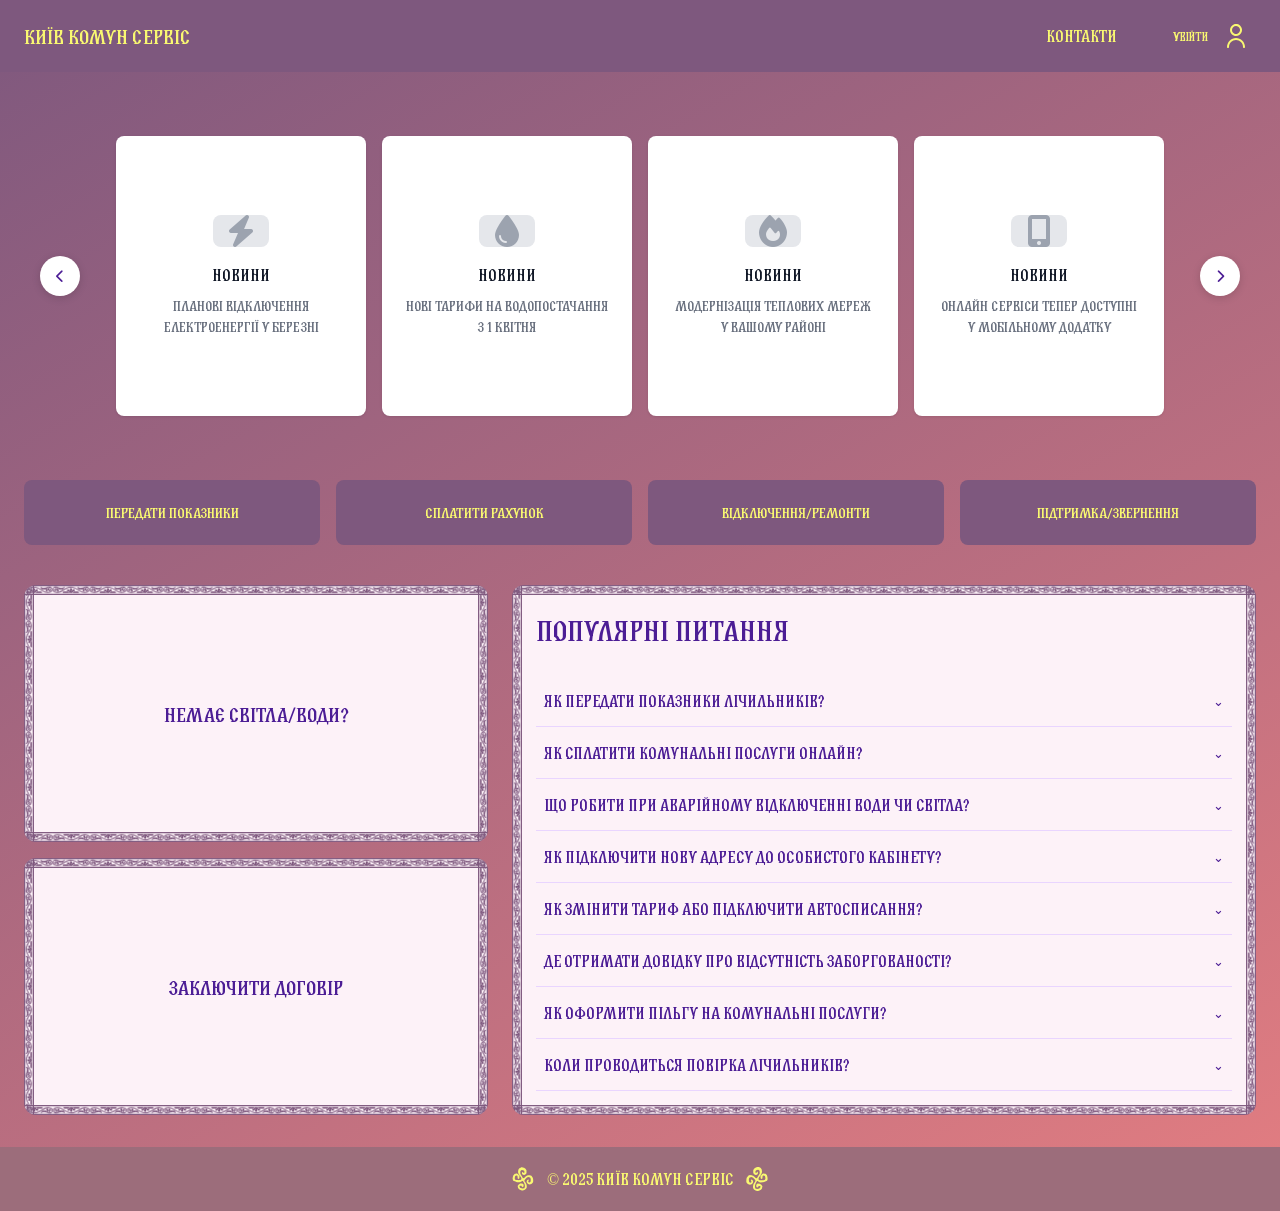
==== commit 91bbe185: "Add files via upload" ====
--- a/index.html
+++ b/index.html
@@ -7,7 +7,7 @@
     <link href="https://cdnjs.cloudflare.com/ajax/libs/font-awesome/6.4.0/css/all.min.css" rel="stylesheet">
     <link rel="stylesheet" href="css/styles.css">
 </head>
-<body>
+<body class="my-gradient-bg">
     <header class="header">
         <div class="header-content">
 
--- a/css/styles.css
+++ b/css/styles.css
@@ -107,12 +107,21 @@
     right: 0;
 }
 
+.decor-frame {
+    border: none;
+    box-shadow: none;
+    background-image: url('../Assets/top.png'), url('../Assets/bottom.png'), url('../Assets/left.png'), url('../Assets/right.png');
+    background-position: top center, bottom center, left center, right center;
+    background-repeat: repeat-x, repeat-x, repeat-y, repeat-y;
+    background-size: auto 10px, auto 10px, 10px auto, 10px auto;
+}
+
 /* =========================
    2. ХЕДЕР 
    ========================= */
 
 .header {
-    background: #7E587E;
+    background: var(--mauve);
     border-bottom: none;
     position: sticky;
     top: 0;
@@ -147,7 +156,7 @@
 .header-title {
     font-size: 1.25rem;
     font-weight: 700;
-    color: var(--lemon-light);
+    color: var(--lemon-light); 
 }
 .back-home-wrapper {
     display: flex;
@@ -157,13 +166,13 @@
 }
 
 .divider {
-    color: #F9F871;
+    color: var(--lemon-light);
     font-weight: 300;
     font-size: 18px; 
 }
 
 .back-home-link {
-    color: #F9F871; 
+    color: var(--lemon-light); 
     text-decoration: none;
     font-weight: 600;  
     font-size: 16px;   
@@ -171,14 +180,14 @@
 }
 
 .back-home-link:hover {
-    color: #F9F871;
+    color: var(--lemon-light);
 }
 
 /* Для головної: логотип,Контакти,юзер */
 .logo {
     font-size: 1.25rem;
     font-weight: 700;
-    color: #F9F871; 
+    color: var(--lemon-light); 
     cursor: pointer;
     transition: color 0.2s;
 }
@@ -222,17 +231,17 @@
 .user-name {
     font-size: 0.875rem;
     font-weight: 500;
-    color: #F9F871; 
+    color: var(--lemon-light); 
 }
 
 .user-subtitle {
     font-size: 0.75rem;
-    color: #F9F871;
+    color: var(--lemon-light);
 }
 
 .logout-btn {
     font-size: 0.75rem;
-    color: #F9F871; 
+    color: var(--lemon-light); 
     background: none;
     border: none;
     cursor: pointer;
@@ -264,12 +273,12 @@
 }
 
 .contacts-btn {
-    color: #1f2937;
+    color: var(--lemon-light);
     transition: color 0.2s;
 }
 
 .contacts-btn:hover {
-    color: #2563eb;
+    color: #ffc;
 }
 
 .contacts-panel {
@@ -300,8 +309,6 @@
     font-size: 0.9rem;
 }
 
-
-
 /* =========================
    4. ГОЛОВНА СТОРІНКА (index.html)
    ========================= */
@@ -310,24 +317,24 @@
     max-width: 1280px;
     margin: 0 auto;
     padding: 2rem 1.5rem;
-}
-
-/* Карусель новин */
+    background-color: transparent;
+}
+
 .news-carousel {
-    background: #f9fafb;
-    border-radius: 0.5rem;
-    padding: 2rem 1rem;
+    background: transparent; 
+    border-radius: 0.5rem;
+    padding: 0; 
     margin-bottom: 2rem;
     position: relative;
     overflow: hidden;
 }
 
-/* Контейнер з картками */
 .news-wrapper {
     display: flex;
     gap: 1rem;
-    padding: 0 3rem;
+    padding: 2rem 0; 
     overflow: hidden;
+    justify-content: center;
 }
 
 /* Для логіки карусель*/
@@ -348,6 +355,11 @@
     border-radius: 0.5rem;
     padding: 1.5rem;
     box-shadow: 0 1px 3px rgba(0,0,0,0.1);
+    height: 280px; 
+    display: flex;
+    align-items: center;
+    justify-content: center;
+    flex-direction: column;
 }
 
 .news-image {
@@ -355,7 +367,7 @@
     background: #e5e7eb;
     border-radius: 0.5rem;
     margin-bottom: 1rem;
-    display: flex;
+    display: flex !important; 
     align-items: center;
     justify-content: center;
 }
@@ -365,13 +377,17 @@
     text-align: center;
     margin-bottom: 0.5rem;
     font-size: 1rem;
+    display: block !important; 
+    color: #111827; 
 }
 
 .news-content {
     font-size: 0.875rem;
     color: #6b7280;
     text-align: center;
-}
+    display: block !important; 
+}
+
 
 /* Стрілки каруселі */
 .carousel-btn {
@@ -387,10 +403,11 @@
     cursor: pointer;
     z-index: 10;
     transition: all 0.2s;
+    color: #4c1d95; 
 }
 
 .carousel-btn:hover {
-    background: #f9fafb;
+    background: #e5e7eb;
     box-shadow: 0 4px 12px rgba(0,0,0,0.2);
 }
 
@@ -404,14 +421,15 @@
 
 /* Швидкі дії */
 .quick-actions {
-    display: grid;
-    grid-template-columns: repeat(auto-fit, minmax(200px, 1fr));
+    display: flex; 
+    flex-wrap: wrap;
     gap: 1rem;
     margin-bottom: 2rem;
 }
 
 .action-btn {
-    background: #d1d5db;
+    flex: 1 1 calc(25% - 0.75rem); 
+    background: var(--mauve);
     padding: 1.5rem 1rem;
     border-radius: 0.5rem;
     text-align: center;
@@ -420,16 +438,17 @@
     border: none;
     transition: background 0.2s;
     font-size: 0.9rem;
+    color: var(--lemon-light); 
 }
 
 .action-btn:hover {
-    background: #9ca3af;
-}
-
-/* Нижня сітка */
+    background: var(--mauve-50);
+}
+
+
+/* Home Grid (Flexbox) */
 .home-grid {
-    display: grid;
-    grid-template-columns: 1fr 2fr;
+    display: flex; 
     gap: 1rem;
 }
 
@@ -437,6 +456,11 @@
     display: flex;
     flex-direction: column;
     gap: 1rem;
+    flex: 1; 
+}
+
+.home-grid > *:not(.grid-left) {
+    flex: 2; 
 }
 
 .info-card {
@@ -474,27 +498,77 @@
 }
 
 .left-btn {
-    flex: 1; 
-    background: white;
-    border: 1px solid #e5e7eb;
+    flex: 1 1 100%; 
+    background-color: #fdf2f8; 
+    
+    /* Рамка */
+    border: none;
+    box-shadow: none;
+    background-image: 
+        url('../Assets/top.png'), 
+        url('../Assets/bottom.png'), 
+        url('../Assets/left.png'), 
+        url('../Assets/right.png');
+    background-position: 
+        top center, 
+        bottom center, 
+        left center, 
+        right center;
+    background-repeat: 
+        repeat-x, 
+        repeat-x, 
+        repeat-y, 
+        repeat-y;
+    background-size: 
+        auto 10px, 
+        auto 10px, 
+        10px auto, 
+        10px auto; 
+    
     border-radius: 12px;
     padding: 32px;
     font-size: 20px;
     font-weight: 600;
     text-align: center;
     cursor: pointer;
-    transition: background 0.2s, border-color 0.2s;
+    transition: background-color 0.2s;
+    color: #4c1d95; 
 }
 
 .left-btn:hover {
-    background: #f9fafb;
+    background-color: #fce7f3;
 }
 
 /* FAQ  */
 .faq-container {
     flex: 3;               
-    background: white;
-    border: 1px solid #e5e7eb;
+    background-color: #fdf2f8; 
+    
+    /* Рамка */
+    border: none;
+    box-shadow: none;
+    background-image: 
+        url('../Assets/top.png'), 
+        url('../Assets/bottom.png'), 
+        url('../Assets/left.png'), 
+        url('../Assets/right.png');
+    background-position: 
+        top center, 
+        bottom center, 
+        left center, 
+        right center;
+    background-repeat: 
+        repeat-x, 
+        repeat-x, 
+        repeat-y, 
+        repeat-y;
+    background-size: 
+        auto 10px, 
+        auto 10px, 
+        10px auto, 
+        10px auto; 
+
+    
     border-radius: 12px;
     padding: 24px;
     display: flex;
@@ -505,10 +579,11 @@
     font-size: 1.75rem;
     font-weight: 700;
     margin-bottom: 1.5rem;
+    color: #4c1d95;
 }
 
 .faq-item {
-    border-bottom: 1px solid #e5e7eb;
+    border-bottom: 1px solid #e9d5ff; 
 }
 
 .faq-question-btn {
@@ -522,10 +597,11 @@
     align-items: center;
     text-align: left;
     transition: background 0.15s;
+    color: #4c1d95; 
 }
 
 .faq-question-btn:hover {
-    background: #f9fafb;
+    background: #fce7f3;
 }
 
 .faq-question-text {
@@ -552,24 +628,64 @@
     display: block;
 }
 
-/* Adaptive */
-@media (max-width: 900px) {
+
+/* Адаптив для планшетів (до 1024px) */
+@media (max-width: 1024px) {
+    .home-grid {
+        flex-direction: column;
+    }
+
+    .action-btn {
+        flex: 1 1 calc(50% - 0.5rem); 
+    }
+    
     .bottom-section {
-        grid-template-columns: 1fr;
-    }
-}
-
-/* Адаптив головної */
+        flex-direction: column;
+        gap: 1rem;
+    }
+
+    .left-boxes {
+        flex-direction: row; 
+        flex-wrap: wrap;
+        gap: 16px;
+    }
+
+    .left-boxes > .left-btn {
+        flex: 1 1 calc(50% - 8px);
+    }
+}
+
+/* Адаптив для телефонів (до 768px) */
 @media (max-width: 768px) {
-    .home-grid {
-        grid-template-columns: 1fr;
-    }
     
-    .quick-actions {
-        grid-template-columns: repeat(2, 1fr);
-    }
-}
-
+    .action-btn {
+        flex: 1 1 calc(50% - 0.5rem);
+    }
+
+    .left-boxes {
+        flex-direction: column;
+    }
+
+    .left-boxes > .left-btn {
+        flex: 1 1 100%;
+    }
+
+    .main-content {
+        padding: 1rem;
+    }
+
+    .left-btn {
+        padding: 24px;
+        font-size: 18px;
+    }
+}
+
+/* Адаптив для найменших екранів (до 640px) */
+@media (max-width: 640px) {
+    .action-btn {
+        flex: 1 1 100%;
+    }
+}
 
 /* =========================
    5. ЛОГІН (login.html)
@@ -588,28 +704,38 @@
     border-radius: 0.5rem;
     width: 100%;
     max-width: 500px;
-    box-shadow: 0 4px 6px rgba(0,0,0,0.1);
 }
 
 .login-header {
-    background: white;
+    background: var(--mauve);
     padding: 1.5rem;
-    border-bottom: 1px solid #e5e7eb;
+    border-bottom: none; 
     border-radius: 0.5rem 0.5rem 0 0;
 }
 
 .login-header h1 {
     font-size: 1.5rem;
     font-weight: 700;
+    color: var(--lemon-light); 
 }
 
 .login-body {
     padding: 2rem;
+    background: white; 
 }
 
 .login-form-wrapper {
-    background: #e5e7eb;
+    background: var(--mauve-30); 
     padding: 2rem;
+    
+    /* Рамка */
+    border: none;
+    box-shadow: none;
+    background-image: url('../Assets/top.png'), url('../Assets/bottom.png'), url('../Assets/left.png'), url('../Assets/right.png');
+    background-position: top center, bottom center, left center, right center;
+    background-repeat: repeat-x, repeat-x, repeat-y, repeat-y;
+    background-size: auto 10px, auto 10px, 10px auto, 10px auto;
+
     border-radius: 0.5rem;
 }
 
@@ -629,8 +755,8 @@
     display: block;
     font-size: 0.875rem;
     font-weight: 500;
+    color: var(--mauve);
     margin-bottom: 0.5rem;
-    color: var(--mauve);
 }
 
 .form-input {
@@ -645,7 +771,7 @@
 .form-input:focus {
     outline: none;
     border-color: var(--mauve);
-    box-shadow: 0 0 0 3px rgba(37, 99, 235, 0.1);
+    box-shadow: 0 0 0 3px var(--mauve-30); 
 }
 
 
@@ -657,28 +783,34 @@
 .forgot-password button {
     background: none;
     border: none;
-    color: #2563eb;
+    color: #dc2626; 
     font-size: 0.875rem;
     cursor: pointer;
     transition: color 0.2s;
 }
 
 .forgot-password button:hover {
-    color: #1d4ed8;
+    color: #b91c1c; 
 }
 
 /* Кнопки */
 .btn-primary {
     width: 100%;
-    background: var(--mauve);
+    background: var(--mauve); 
     color: var(--lemon-light);
     padding: 0.75rem;
-    border: none;
-    border-radius: 0.5rem;
-    font-weight: 500;
-    cursor: pointer;
-    transition: background 0.2s;
+    border: none; 
+    border-radius: 0.5rem;
+    font-weight: 500;
+    cursor: pointer;
+    transition: background 0.2s, color 0.2s, border-color 0.2s;
     font-size: 1rem;
+}
+
+.btn-primary:hover {
+    background: var(--rosewood); 
+    color: var(--lemon-light);
+    border-color: var(--mauve);
 }
 
 .btn-small {
@@ -748,7 +880,7 @@
 .content-title {
     font-size: 1.25rem;
     font-weight: 700;
-    color: #111827;
+    color: var(--mauve);
     margin: 0;
 }
 
@@ -767,7 +899,14 @@
 .sidebar-card,
 .sidebar-content {
     background-color: rgba(255, 255, 255, 0.7);
-    border: 1px solid #e5e7eb;
+    /* Рамка */
+    border: none;
+    box-shadow: none;
+    background-image: url('../Assets/top.png'), url('../Assets/bottom.png'), url('../Assets/left.png'), url('../Assets/right.png');
+    background-position: top center, bottom center, left center, right center;
+    background-repeat: repeat-x, repeat-x, repeat-y, repeat-y;
+    background-size: auto 10px, auto 10px, 10px auto, 10px auto;
+
     border-radius: 0.75rem;
     padding: 1rem;
     margin-bottom: 1rem;
@@ -837,7 +976,7 @@
 .address-item-sidebar small {
     display: block;
     margin-top: 0.25rem;
-    color: #6b7280;
+    color: var(--mauve);
     font-size: 0.75rem;
 }
 
@@ -866,9 +1005,21 @@
 /* універсальні картки */
 .card {
     background-color: rgba(255, 255, 255, 0.7);
-    border: 1px solid #e5e7eb;
+    /* Рамка */
+    border: none;
+    box-shadow: none;
+    background-image: url('../Assets/top.png'), url('../Assets/bottom.png'), url('../Assets/left.png'), url('../Assets/right.png');
+    background-position: top center, bottom center, left center, right center;
+    background-repeat: repeat-x, repeat-x, repeat-y, repeat-y;
+    background-size: auto 10px, auto 10px, 10px auto, 10px auto;
+
     border-radius: 0.5rem;
     padding: 1.5rem;
+    margin-bottom: 1.75rem; 
+}
+
+.tab-content .card:last-child {
+    margin-bottom: 0;
 }
 
 .card-header {
@@ -902,7 +1053,7 @@
     padding: 1rem;
     border-radius: 0.5rem;
     border: 1px solid #e5e7eb;
-    background: white;
+    background: var(--mauve-30); 
     cursor: pointer;
     transition: all 0.2s;
 }
@@ -912,9 +1063,16 @@
 }
 
 .account-card.active {
-    background: #eff6ff;
-    border-color: #93c5fd;
+    background: var(--mauve-70);
+    border-color: var(--mauve-70);
     box-shadow: 0 1px 2px rgba(0, 0, 0, 0.05);
+}
+
+.account-card.active .account-type,
+.account-card.active .account-number,
+.account-card.active .account-address,
+.account-card.active .account-icon {
+    color: var(--lemon-light) !important;
 }
 
 .account-card-content {
@@ -925,6 +1083,7 @@
 .account-icon {
     font-size: 2rem;
     line-height: 1;
+    color: var(--mauve);
 }
 
 .account-details {
@@ -942,7 +1101,7 @@
 
 .account-type {
     font-weight: 600;
-    color: #111827;
+    color: var(--mauve);
     white-space: nowrap;
     overflow: hidden;
     text-overflow: ellipsis;
@@ -950,13 +1109,13 @@
 
 .account-number {
     font-size: 0.875rem;
-    color: #6b7280;
+    color: var(--mauve);
     margin-bottom: 0.25rem;
 }
 
 .account-address {
     font-size: 0.75rem;
-    color: #9ca3af;
+    color: var(--mauve);
     white-space: nowrap;
     overflow: hidden;
     text-overflow: ellipsis;
@@ -1042,8 +1201,15 @@
 
 /* Верхня частина контенту */
 .content-header {
-    background: white;
-    border: 1px solid #e5e7eb;
+    background: rgba(255, 255, 255, 0.7);
+    /* Рамка */
+    border: none;
+    box-shadow: none;
+    background-image: url('../Assets/top.png'), url('../Assets/bottom.png'), url('../Assets/left.png'), url('../Assets/right.png');
+    background-position: top center, bottom center, left center, right center;
+    background-repeat: repeat-x, repeat-x, repeat-y, repeat-y;
+    background-size: auto 10px, auto 10px, 10px auto, 10px auto;
+
     border-radius: 0.5rem;
     padding: 1.5rem;
     margin-bottom: 1.5rem;
@@ -1060,7 +1226,7 @@
 .content-title {
     font-size: 1.5rem;
     font-weight: 700;
-    color: #111827;
+    color: var(--mauve);
     margin-bottom: 0.25rem;
 }
 
@@ -1072,7 +1238,7 @@
 
 .account-number-display {
     font-size: 0.875rem;
-    color: #6b7280;
+    color: var(--mauve);
 }
 
 /* Таби */
@@ -1093,7 +1259,7 @@
     padding: 0.75rem 1rem;
     font-size: 0.875rem;
     font-weight: 500;
-    color: #6b7280;
+    color: var(--mauve);
     background: none;
     border: none;
     border-bottom: 2px solid transparent;
@@ -1108,14 +1274,14 @@
 }
 
 .tab.active {
-    color: #2563eb;
-    border-bottom-color: #2563eb;
+    color: var(--mauve);
+    border-bottom-color: var(--mauve);
 }
 
 .tab-content {
     display: flex;
     flex-direction: column;
-    gap: 1.5rem;
+    gap: 1.75rem;
 }
 
 /* Сітка в картках */
@@ -1131,14 +1297,13 @@
 
 .field-label {
     font-size: 0.875rem;
-    color: #6b7280;
+    color: var(--mauve);
     margin-bottom: 0.25rem;
 }
 
 .field-value {
     font-size: 1rem;
-    font-weight: 500;
-    color: #111827;
+    color: var(--mauve);
 }
 
 /* Платежі, рахунки */
@@ -1154,14 +1319,15 @@
     gap: 0.5rem;
     font-size: 0.875rem;
     font-weight: 500;
-    color: #2563eb;
+    color: var(--mauve);
     background: none;
     border: none;
     cursor: pointer;
+    transition: color 0.2s;
 }
 
 .link-btn:hover {
-    color: #1d4ed8;
+    color: var(--rosewood);
 }
 
 .payment-list {
@@ -1184,19 +1350,19 @@
 
 .payment-info p:first-child {
     font-size: 1rem;
-    color: #111827;
+    color: var(--mauve);
     margin-bottom: 0.25rem;
 }
 
 .payment-info p:last-child {
     font-size: 0.875rem;
-    color: #6b7280;
+    color: var(--mauve);
 }
 
 .payment-amount {
     font-size: 1rem;
     font-weight: 500;
-    color: #111827;
+    color: var(--mauve);
 }
 
 .bill-item {
@@ -1216,13 +1382,13 @@
 .bill-info p:first-child {
     font-size: 1rem;
     font-weight: 500;
-    color: #111827;
+    color: var(--mauve);
     margin-bottom: 0.25rem;
 }
 
 .bill-info p:last-child {
     font-size: 0.875rem;
-    color: #6b7280;
+    color: var(--mauve);
 }
 
 .bill-actions {
@@ -1232,8 +1398,11 @@
 }
 
 .balance-card {
-    background: #fef2f2;
-    border: 1px solid #fecaca;
+    border: 1px solid var(--rosewood); 
+    box-shadow: none;
+    background-image: none; 
+    
+    background-color: var(--peach-bright);
     border-radius: 0.5rem;
     padding: 1rem;
     margin-bottom: 1rem;
@@ -1241,7 +1410,7 @@
 
 .balance-label {
     font-size: 0.875rem;
-    color: #6b7280;
+    color: var(--mauve);
     margin-bottom: 0.25rem;
 }
 
@@ -1253,24 +1422,36 @@
 
 /* Чекбокси */
 .checkbox-option {
+    border: 1px solid var(--mauve-30); 
+    box-shadow: none;
+    background-image: none;
+
     display: flex;
     align-items: center;
     gap: 0.75rem;
     padding: 1rem;
-    border: 1px solid #e5e7eb;
-    border-radius: 0.5rem;
-    cursor: pointer;
-    transition: background 0.2s;
+    background-color: #f9fafb;
+    border-radius: 0.5rem;
+    cursor: pointer;
+    transition: background 0.2s, border-color 0.2s;
 }
 
 .checkbox-option:hover {
-    background: #f9fafb;
+    background: var(--mauve-30);
+    border-color: var(--mauve);
+}
+
+.checkbox-option.active {
+    background: var(--mauve-30);
+    border-color: var(--mauve-70);
+    box-shadow: 0 0 0 1px var(--mauve-70); 
 }
 
 .checkbox-option input[type="checkbox"] {
     width: 1.25rem;
     height: 1.25rem;
     cursor: pointer;
+    accent-color: var(--mauve);
 }
 
 .checkbox-content {
@@ -1279,18 +1460,22 @@
 
 .checkbox-content p:first-child {
     font-weight: 500;
-    color: #111827;
+    color: var(--mauve);
     margin-bottom: 0.25rem;
 }
 
 .checkbox-content p:last-child {
     font-size: 0.875rem;
-    color: #6b7280;
+    color: var(--mauve);
 }
 
 /* Підсумок і автосписання */
 .total-card {
-    background: #f9fafb;
+    border: 1px solid #e5e7eb;
+    box-shadow: none;
+    background-image: none;
+    
+    background-color: #f9fafb;
     border-radius: 0.5rem;
     padding: 1rem;
     margin-bottom: 1.5rem;
@@ -1304,18 +1489,21 @@
 
 .total-label {
     font-size: 1rem;
-    color: #6b7280;
+    color: var(--mauve);
 }
 
 .total-amount {
     font-size: 1.5rem;
     font-weight: 700;
-    color: #111827;
+    color: var(--mauve);
 }
 
 .autopay-card {
-    background: #f0fdf4;
-    border: 1px solid #bbf7d0;
+    border: 1px solid var(--teal-muted);
+    box-shadow: none;
+    background-image: none;
+
+    background-color: var(--teal-muted);
     border-radius: 0.5rem;
     padding: 1rem;
 }
@@ -1335,36 +1523,49 @@
 .autopay-info svg {
     width: 1.25rem;
     height: 1.25rem;
-    color: #16a34a;
+    color: var(--lemon-light);
 }
 
 .autopay-text p:first-child {
     font-weight: 500;
-    color: #14532d;
+    color: var(--lemon-light);
     margin-bottom: 0.25rem;
 }
 
 .autopay-text p:last-child {
     font-size: 0.875rem;
-    color: #15803d;
+    color: var(--lemon-light);
 }
 
 /* Небезпечні дії */
 .danger-card {
-    background: #fef2f2;
-    border: 1px solid #fecaca;
+    border: 1px solid var(--mauve-70);
+    box-shadow: none;
+    background-image: none;
+
+    background-color: var(--mauve-70);
     border-radius: 0.5rem;
     padding: 1.5rem;
 }
 
 .danger-card .card-title {
-    color: #7f1d1d;
+    color: var(--lemon-light);
 }
 
 .danger-card p {
     font-size: 0.875rem;
-    color: #991b1b;
+    color: var(--lemon-light);
     margin-bottom: 1rem;
+}
+
+.danger-card .btn-danger {
+    background: var(--mauve);
+    color: var(--lemon-light);
+}
+
+.danger-card .btn-danger:hover {
+    background: var(--rosewood);
+    color: var(--lemon-light);
 }
 
 .document-item {
@@ -1378,7 +1579,7 @@
 
 .document-item span {
     font-size: 0.875rem;
-    color: #111827;
+    color: var(--mauve);
 }
 
 .select-input {
